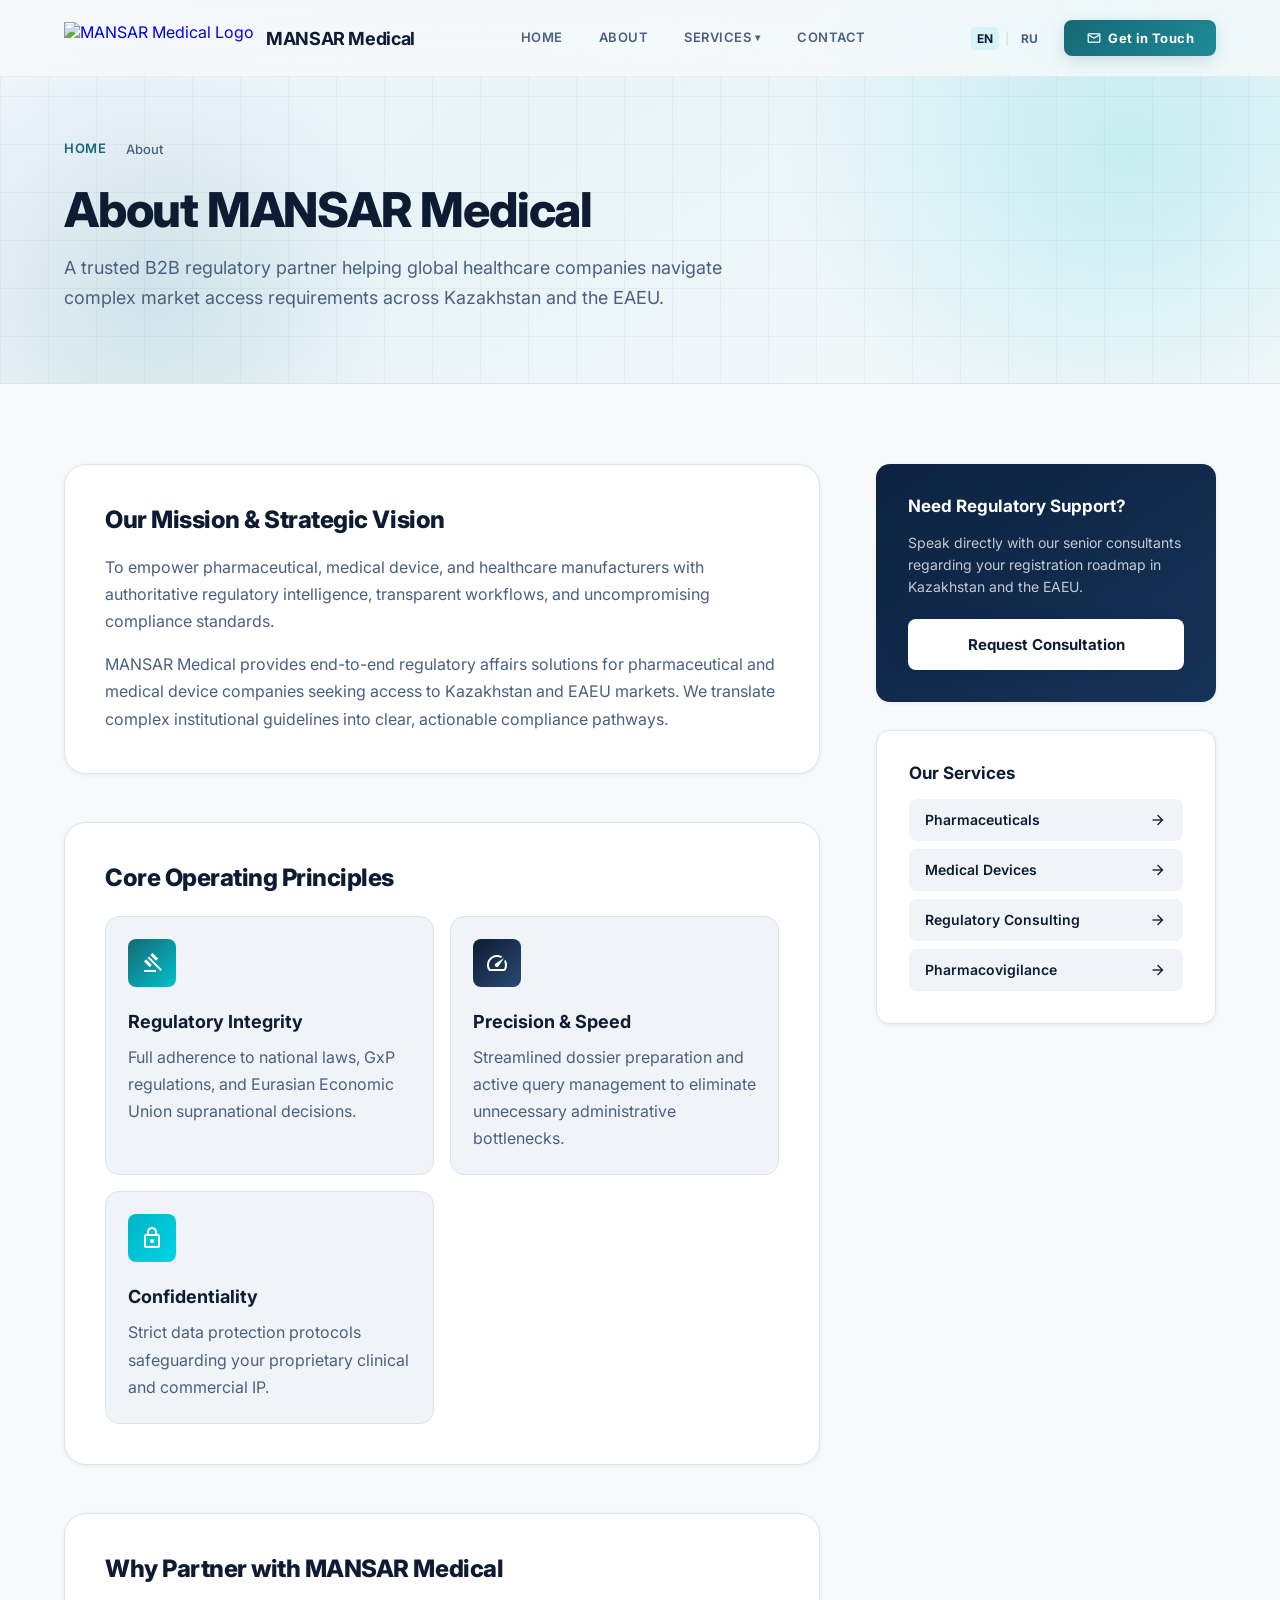
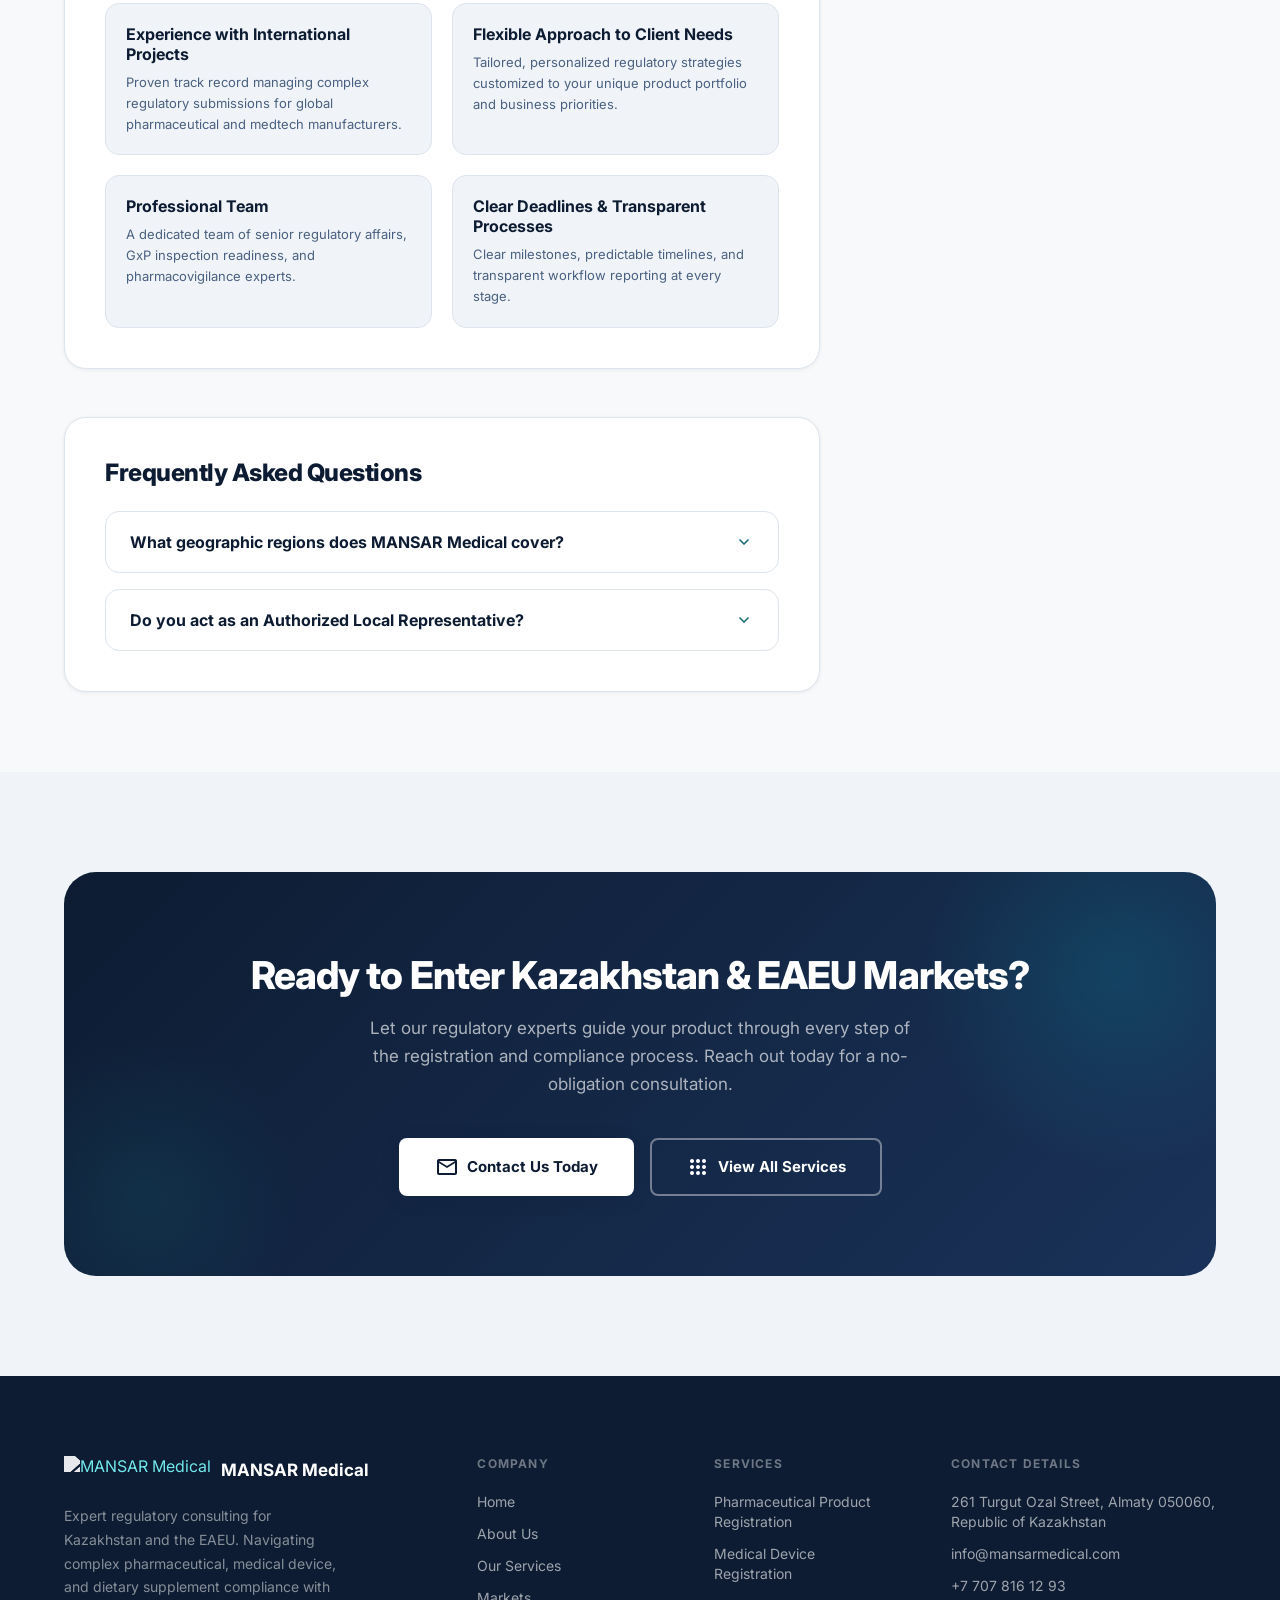
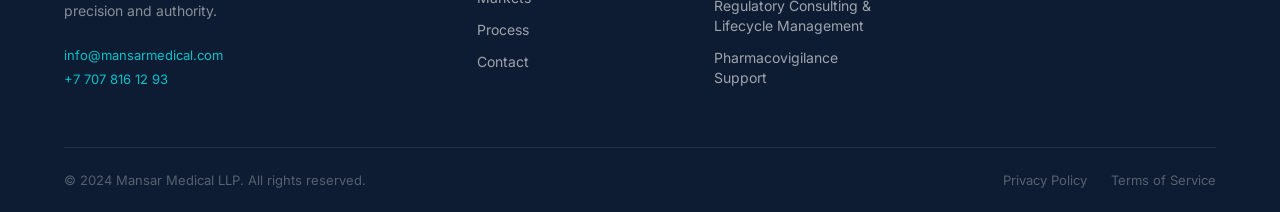
==== about.html @ f6838e09 "implement full website structure with new service pages, localization, and UI components" ====
<!DOCTYPE html>
<html lang="en">

<head>
  <meta charset="utf-8">
  <meta name="viewport" content="width=device-width, initial-scale=1.0">
  <!-- SEO -->
  <title>About Us | MANSAR Medical — Regulatory Affairs & Market Access</title>
  <meta name="description"
    content="Learn about MANSAR Medical, a leading B2B regulatory affairs consulting firm providing market access solutions for pharmaceutical and medical device manufacturers in Kazakhstan and EAEU.">
  <link rel="canonical" href="https://mansar-med.com/about.html">

  <!-- Open Graph -->
  <meta property="og:type" content="website">
  <meta property="og:title" content="About Us | MANSAR Medical">
  <meta property="og:description"
    content="Professional regulatory affairs consulting partner for pharmaceutical and medical device manufacturers in Kazakhstan and EAEU markets.">
  <meta property="og:url" content="https://mansar-med.com/about.html">

  <!-- Fonts & Icons -->
  <link href="https://fonts.googleapis.com/css2?family=Inter:ital,wght@0,300;0,400;0,500;0,600;0,700;0,800;0,900;1,400&display=swap" rel="stylesheet">
  <link href="https://fonts.googleapis.com/css2?family=Material+Symbols+Outlined:wght,FILL@100..700,0..1&display=swap" rel="stylesheet">

  <!-- Stylesheets -->
  <link rel="stylesheet" href="assets/css/style.css">
  <link rel="stylesheet" href="assets/css/components.css">
  <link rel="stylesheet" href="assets/css/responsive.css">
</head>

<body>

  <!-- ═══ HEADER ══════════════════════════════════════════════ -->
  <header id="site-header" role="banner">
    <div class="header-inner">
      <a class="logo-group" href="index.html" aria-label="MANSAR Medical — Home">
        <img alt="MANSAR Medical Logo"
          src="https://lh3.googleusercontent.com/aida-public/[base64]">
        <span class="logo-name">MANSAR Medical</span>
      </a>

      <nav role="navigation" aria-label="Main navigation">
        <a href="index.html" data-i18n="navigation.home">Home</a>
        <a href="about.html" class="active" data-i18n="navigation.about">About</a>
        <div class="nav-dropdown">
          <a href="services.html">
            <span data-i18n="navigation.services">Services</span>
            <span class="dropdown-icon" aria-hidden="true">▾</span>
          </a>
          <div class="dropdown-menu" role="menu">
            <a href="pharmaceutical-registration.html" data-i18n="services.pharmaceutical.title">Pharmaceutical Product Registration</a>
            <a href="medical-device-registration.html" data-i18n="services.medicalDevice.title">Medical Device Registration</a>
            <a href="regulatory-consulting.html" data-i18n="services.regulatory.title">Regulatory Consulting &amp; Lifecycle</a>
            <a href="pharmacovigilance.html" data-i18n="services.pharmacovigilance.title">Pharmacovigilance Support</a>
          </div>
        </div>
        <a href="contact.html" data-i18n="navigation.contact">Contact</a>
      </nav>

      <div class="header-actions">
        <div class="lang-switcher" role="group" aria-label="Language switcher">
          <button class="lang-btn active" data-lang="en" aria-label="Switch to English">EN</button>
          <span class="lang-divider" aria-hidden="true">|</span>
          <button class="lang-btn" data-lang="ru" aria-label="Переключить на русский">RU</button>
        </div>
        <a href="contact.html" class="btn-cta-sm">
          <span class="material-symbols-outlined" style="font-size:16px">mail</span>
          <span data-i18n="navigation.getInTouch">Get in Touch</span>
        </a>
        <button id="mobile-menu-toggle" class="mobile-menu-toggle" aria-label="Open menu" aria-expanded="false" aria-controls="mobile-nav">
          <span></span><span></span><span></span>
        </button>
      </div>
    </div>
  </header>

  <!-- Mobile navigation -->
  <div id="mobile-menu-overlay" class="mobile-menu-overlay" aria-hidden="true"></div>
  <div id="mobile-nav" class="mobile-nav" role="navigation" aria-label="Mobile navigation">
    <a href="index.html" data-i18n="navigation.home">Home</a>
    <a href="about.html" data-i18n="navigation.about">About</a>
    <div class="mobile-dropdown">
      <div class="mobile-dropdown-header">
        <a href="services.html" data-i18n="navigation.services">Services</a>
        <button class="mobile-dropdown-btn" aria-label="Toggle Services menu">▾</button>
      </div>
      <div class="mobile-dropdown-menu">
        <a href="pharmaceutical-registration.html" data-i18n="services.pharmaceutical.title">Pharmaceutical Product Registration</a>
        <a href="medical-device-registration.html" data-i18n="services.medicalDevice.title">Medical Device Registration</a>
        <a href="regulatory-consulting.html" data-i18n="services.regulatory.title">Regulatory Consulting &amp; Lifecycle</a>
        <a href="pharmacovigilance.html" data-i18n="services.pharmacovigilance.title">Pharmacovigilance Support</a>
      </div>
    </div>
    <a href="contact.html" data-i18n="navigation.contact">Contact</a>
    <div class="mobile-lang-switcher" role="group" aria-label="Language switcher">
      <button class="lang-btn active" data-lang="en" aria-label="English">EN</button>
      <button class="lang-btn" data-lang="ru" aria-label="Русский">RU</button>
    </div>
    <a href="contact.html" class="mobile-cta">
      <span class="material-symbols-outlined" style="font-size:16px">mail</span>
      <span data-i18n="navigation.getInTouch">Get in Touch</span>
    </a>
  </div>

  <!-- ═══ PAGE BANNER ═══════════════════════════════════════════ -->
  <section class="page-banner">
    <div class="hero-blob-1" aria-hidden="true"></div>
    <div class="hero-blob-2" aria-hidden="true"></div>
    <div class="hero-grid-bg" aria-hidden="true"></div>
    <div class="container" style="position:relative;z-index:2;">
      <nav class="breadcrumb" aria-label="Breadcrumb">
        <a href="index.html" data-i18n="innerPages.breadcrumbHome">Home</a>
        <span class="sep">/</span>
        <span data-i18n="navigation.about">About Us</span>
      </nav>
      <h1 class="page-title fade-up" data-i18n="aboutPage.bannerTitle">About MANSAR Medical</h1>
      <p class="page-subtitle fade-up fade-up-delay-1" data-i18n="aboutPage.bannerSubtitle">
        A trusted B2B regulatory partner helping global healthcare companies navigate complex market access requirements across Kazakhstan and the EAEU.
      </p>
    </div>
  </section>

  <!-- ═══ MAIN CONTENT ═════════════════════════════════════════ -->
  <section class="inner-page-sec">
    <div class="container">
      <div class="service-detail-grid">
        <div class="service-detail-content">
          
          <div class="content-block fade-up">
            <h2 data-i18n="aboutPage.visionTitle">Our Mission &amp; Strategic Vision</h2>
            <p data-i18n="aboutPage.visionText">
              To empower pharmaceutical, medical device, and healthcare manufacturers with authoritative regulatory intelligence, transparent workflows, and uncompromising compliance standards.
            </p>
            <p data-i18n="about.subtitle">
              MANSAR Medical provides end-to-end regulatory affairs solutions for pharmaceutical and medical device companies seeking access to Kazakhstan and EAEU markets. We translate complex institutional guidelines into clear, actionable compliance pathways.
            </p>
          </div>

          <div class="content-block fade-up fade-up-delay-1">
            <h2 data-i18n="aboutPage.valuesTitle">Core Operating Principles</h2>
            <div class="expertise-cards" style="margin-top:24px;">
              <div class="expertise-card">
                <div class="expertise-icon teal"><span class="material-symbols-outlined">gavel</span></div>
                <h3 data-i18n="aboutPage.val1Title">Regulatory Integrity</h3>
                <p data-i18n="aboutPage.val1Desc">Full adherence to national laws, GxP regulations, and Eurasian Economic Union supranational decisions.</p>
              </div>
              <div class="expertise-card">
                <div class="expertise-icon navy"><span class="material-symbols-outlined">speed</span></div>
                <h3 data-i18n="aboutPage.val2Title">Precision &amp; Speed</h3>
                <p data-i18n="aboutPage.val2Desc">Streamlined dossier preparation and active query management to eliminate unnecessary administrative bottlenecks.</p>
              </div>
              <div class="expertise-card">
                <div class="expertise-icon cyan"><span class="material-symbols-outlined">lock</span></div>
                <h3 data-i18n="aboutPage.val3Title">Confidentiality</h3>
                <p data-i18n="aboutPage.val3Desc">Strict data protection protocols safeguarding your proprietary clinical and commercial IP.</p>
              </div>
            </div>
          </div>

          <div class="content-block fade-up fade-up-delay-2">
            <h2 data-i18n="advantages.title">Why Partner with MANSAR Medical</h2>
            <div style="display:grid;grid-template-columns:repeat(auto-fit,minmax(220px,1fr));gap:20px;margin-top:20px;">
              <div style="padding:20px;background:var(--c-surface-low);border-radius:var(--radius-md);border:1px solid var(--c-border);">
                <h4 style="margin:0 0 8px;color:var(--c-primary);" data-i18n="advantages.item1Title">Experience with International Projects</h4>
                <p style="font-size:13px;color:var(--c-text-muted);margin:0;line-height:1.6;" data-i18n="advantages.item1Desc">Proven track record managing complex regulatory submissions for global pharmaceutical and medtech manufacturers.</p>
              </div>
              <div style="padding:20px;background:var(--c-surface-low);border-radius:var(--radius-md);border:1px solid var(--c-border);">
                <h4 style="margin:0 0 8px;color:var(--c-primary);" data-i18n="advantages.item2Title">Flexible Approach to Client Needs</h4>
                <p style="font-size:13px;color:var(--c-text-muted);margin:0;line-height:1.6;" data-i18n="advantages.item2Desc">Tailored, personalized regulatory strategies customized to your unique product portfolio and business priorities.</p>
              </div>
              <div style="padding:20px;background:var(--c-surface-low);border-radius:var(--radius-md);border:1px solid var(--c-border);">
                <h4 style="margin:0 0 8px;color:var(--c-primary);" data-i18n="advantages.item3Title">Professional Team</h4>
                <p style="font-size:13px;color:var(--c-text-muted);margin:0;line-height:1.6;" data-i18n="advantages.item3Desc">A dedicated team of senior regulatory affairs, GxP inspection readiness, and pharmacovigilance experts.</p>
              </div>
              <div style="padding:20px;background:var(--c-surface-low);border-radius:var(--radius-md);border:1px solid var(--c-border);">
                <h4 style="margin:0 0 8px;color:var(--c-primary);" data-i18n="advantages.item4Title">Clear Deadlines &amp; Transparent Processes</h4>
                <p style="font-size:13px;color:var(--c-text-muted);margin:0;line-height:1.6;" data-i18n="advantages.item4Desc">Clear milestones, predictable timelines, and transparent workflow reporting at every stage.</p>
              </div>
            </div>
          </div>

          <div class="content-block fade-up fade-up-delay-2">
            <h2 data-i18n="innerPages.faqTitle">Frequently Asked Questions</h2>
            <div class="faq-list" style="margin-top:24px;">
              <div class="faq-item">
                <button class="faq-header">
                  <span data-i18n="aboutPage.faq1Q">What geographic regions does MANSAR Medical cover?</span>
                  <span class="material-symbols-outlined faq-icon">expand_more</span>
                </button>
                <div class="faq-body" data-i18n="aboutPage.faq1A">
                  We specialize in Kazakhstan national registration and unified Eurasian Economic Union (EAEU) procedures covering Kazakhstan, Armenia, Belarus, Kyrgyzstan, and Russia.
                </div>
              </div>
              <div class="faq-item">
                <button class="faq-header">
                  <span data-i18n="aboutPage.faq2Q">Do you act as an Authorized Local Representative?</span>
                  <span class="material-symbols-outlined faq-icon">expand_more</span>
                </button>
                <div class="faq-body" data-i18n="aboutPage.faq2A">
                  Yes, we provide full legal representation and Marketing Authorization Holder (MAH) services for foreign manufacturers.
                </div>
              </div>
            </div>
          </div>

        </div>

        <!-- Sidebar Widget -->
        <aside class="sidebar-sticky fade-up fade-up-delay-2">
          <div class="sidebar-card cta-accent">
            <h4 data-i18n="innerPages.sidebarCtaTitle">Need Regulatory Support?</h4>
            <p data-i18n="innerPages.sidebarCtaDesc">Speak directly with our senior consultants regarding your registration roadmap in Kazakhstan and the EAEU.</p>
            <a href="contact.html" class="btn-primary" style="width:100%;justify-content:center;background:#fff;color:var(--c-primary);">
              <span data-i18n="innerPages.sidebarCtaBtn">Request Consultation</span>
            </a>
          </div>

          <div class="sidebar-card">
            <h4 data-i18n="innerPages.sidebarTitle">Our Services</h4>
            <ul class="sidebar-nav-list">
              <li><a href="pharmaceutical-registration.html"><span>Pharmaceuticals</span> <span class="material-symbols-outlined">arrow_forward</span></a></li>
              <li><a href="medical-device-registration.html"><span>Medical Devices</span> <span class="material-symbols-outlined">arrow_forward</span></a></li>
              <li><a href="regulatory-consulting.html"><span>Regulatory Consulting</span> <span class="material-symbols-outlined">arrow_forward</span></a></li>
              <li><a href="pharmacovigilance.html"><span>Pharmacovigilance</span> <span class="material-symbols-outlined">arrow_forward</span></a></li>
            </ul>
          </div>
        </aside>

      </div>
    </div>
  </section>

  <!-- ═══ CTA BANNER ═══════════════════════════════════════════ -->
  <section id="cta" aria-labelledby="cta-title">
    <div class="container">
      <div class="cta-card fade-up">
        <div class="cta-card-inner">
          <h2 id="cta-title" data-i18n="cta.title">Ready to Enter Kazakhstan &amp; EAEU Markets?</h2>
          <p data-i18n="cta.subtitle">Let our regulatory experts guide your product through every step of the registration and compliance process. Reach out today for a no-obligation consultation.</p>
          <div class="cta-btns">
            <a href="mailto:info@mansarmedical.com" class="btn-cta-white">
              <span class="material-symbols-outlined">mail</span>
              <span data-i18n="cta.btnPrimary">Contact Us Today</span>
            </a>
            <a href="services.html" class="btn-cta-outline-white">
              <span class="material-symbols-outlined">apps</span>
              <span data-i18n="cta.btnSecondary">View All Services</span>
            </a>
          </div>
        </div>
      </div>
    </div>
  </section>

  <!-- ═══ FOOTER ═══════════════════════════════════════════════ -->
  <footer role="contentinfo">
    <div class="container">
      <div class="footer-grid">
        <div class="footer-brand">
          <div class="footer-logo">
            <img alt="MANSAR Medical"
              src="https://lh3.googleusercontent.com/aida-public/[base64]">
            <span>MANSAR Medical</span>
          </div>
          <p class="footer-desc" data-i18n="footer.description">Expert regulatory consulting for Kazakhstan and the EAEU. Navigating complex pharmaceutical and medical device compliance with precision and authority.</p>
          <div class="footer-contact">
            <a href="mailto:info@mansarmedical.com">info@mansarmedical.com</a>
            <a href="tel:+77078161293">+7 707 816 12 93</a>
          </div>
        </div>
        <div class="footer-col">
          <h5 data-i18n="footer.colCompany">Company</h5>
          <ul>
            <li><a href="index.html" data-i18n="navigation.home">Home</a></li>
            <li><a href="about.html" data-i18n="footer.linkAbout">About Us</a></li>
            <li><a href="services.html" data-i18n="footer.linkServices">Our Services</a></li>
            <li><a href="markets.html" data-i18n="navigation.markets">Markets</a></li>
            <li><a href="process.html" data-i18n="navigation.process">Process</a></li>
            <li><a href="contact.html" data-i18n="navigation.contact">Contact</a></li>
          </ul>
        </div>
        <div class="footer-col">
          <h5 data-i18n="footer.colResources">Services</h5>
          <ul>
            <li><a href="pharmaceutical-registration.html" data-i18n="services.pharmaceutical.title">Pharmaceutical Registration</a></li>
            <li><a href="medical-device-registration.html" data-i18n="services.medicalDevice.title">Medical Device Registration</a></li>
            <li><a href="regulatory-consulting.html" data-i18n="services.regulatory.title">Regulatory Consulting</a></li>
            <li><a href="pharmacovigilance.html" data-i18n="services.pharmacovigilance.title">Pharmacovigilance</a></li>
          </ul>
        </div>
        <div class="footer-col">
          <h5 data-i18n="footer.colContact">Contact Details</h5>
          <ul>
            <li><a href="contact.html" data-i18n="contact.detailLocationValue">261 Turgut Ozal Street, Almaty 050060, Republic of Kazakhstan</a></li>
            <li><a href="mailto:info@mansarmedical.com">info@mansarmedical.com</a></li>
            <li><a href="tel:+77078161293">+7 707 816 12 93</a></li>
          </ul>
        </div>
      </div>
      <div class="footer-bottom">
        <span data-i18n="footer.copyright">© 2024 Mansar Medical LLP. All rights reserved.</span>
        <div class="footer-legal">
          <a href="privacy.html" data-i18n="footer.privacy">Privacy Policy</a>
          <a href="terms.html" data-i18n="footer.terms">Terms of Service</a>
        </div>
      </div>
    </div>
  </footer>

  <!-- Scripts -->
  <script src="data/translations.js" defer></script>
  <script src="assets/js/language.js" defer></script>
  <script src="assets/js/navigation.js" defer></script>
  <script src="assets/js/components.js" defer></script>
  <script src="assets/js/main.js" defer></script>

</body>
</html>
---- assets/css/style.css ----
/* ═══════════════════════════════════════════════════════════════
   MANSAR Medical — Main Stylesheet
   Variables, Reset, Global Styles, Typography, Layout, Sections
   ═══════════════════════════════════════════════════════════════ */

/* ─── CSS CUSTOM PROPERTIES ─────────────────────────────────── */
:root {
    --c-primary: #0d1c32;
    --c-secondary: #156874;
    --c-secondary-light: #1e8a99;
    --c-accent: #00c2cb;
    --c-accent2: #5bc8d0;
    --c-surface: #f8f9fa;
    --c-surface-card: #ffffff;
    --c-surface-low: #f0f4f8;
    --c-surface-high: #e4eaf0;
    --c-border: #dde4ed;
    --c-text: #0d1c32;
    --c-text-muted: #4a6080;
    --c-text-light: #7a90ab;
    --c-navy: #0d2240;
    --c-teal-glow: rgba(21, 104, 116, 0.18);
    --c-accent-glow: rgba(0, 194, 203, 0.15);
    --radius-sm: 8px;
    --radius-md: 14px;
    --radius-lg: 22px;
    --radius-xl: 32px;
    --radius-full: 9999px;
    --shadow-sm: 0 1px 4px rgba(13, 28, 50, 0.07);
    --shadow-md: 0 4px 20px rgba(13, 28, 50, 0.1);
    --shadow-lg: 0 12px 40px rgba(13, 28, 50, 0.14);
    --shadow-xl: 0 24px 64px rgba(13, 28, 50, 0.18);
    --transition: 0.35s cubic-bezier(0.4, 0, 0.2, 1);
    --container-width: 1280px;
}

/* ─── RESET ─────────────────────────────────────────────────── */
*,
*::before,
*::after {
    box-sizing: border-box;
    margin: 0;
    padding: 0;
}

/* ─── GLOBAL ────────────────────────────────────────────────── */
html {
    scroll-behavior: smooth;
}

body {
    font-family: 'Inter', sans-serif;
    background: var(--c-surface);
    color: var(--c-text);
    overflow-x: hidden;
    -webkit-font-smoothing: antialiased;
}

body.menu-open {
    overflow: hidden;
}

::-webkit-scrollbar {
    width: 6px;
}

::-webkit-scrollbar-track {
    background: transparent;
}

::-webkit-scrollbar-thumb {
    background: var(--c-accent);
    border-radius: 4px;
}

/* ─── LAYOUT ────────────────────────────────────────────────── */
section {
    width: 100%;
}

.container {
    max-width: var(--container-width);
    margin: 0 auto;
    padding: 0 64px;
}

/* ─── TYPOGRAPHY ────────────────────────────────────────────── */
h1 {
    font-size: clamp(36px, 5vw, 58px);
    font-weight: 800;
    line-height: 1.08;
    letter-spacing: -0.03em;
    color: var(--c-primary);
    margin-bottom: 24px;
}

h1 em {
    font-style: normal;
    background: linear-gradient(135deg, var(--c-secondary) 0%, var(--c-accent) 100%);
    -webkit-background-clip: text;
    -webkit-text-fill-color: transparent;
    background-clip: text;
}

/* ─── SECTION COMMON ────────────────────────────────────────── */
.section-label {
    display: inline-flex;
    align-items: center;
    gap: 8px;
    font-size: 11px;
    font-weight: 700;
    letter-spacing: 0.12em;
    text-transform: uppercase;
    color: var(--c-secondary);
    margin-bottom: 16px;
}

.section-label::before {
    content: '';
    display: block;
    width: 24px;
    height: 2px;
    background: var(--c-accent);
    border-radius: 2px;
}

.section-title {
    font-size: clamp(28px, 3vw, 42px);
    font-weight: 800;
    color: var(--c-primary);
    letter-spacing: -0.025em;
    line-height: 1.1;
}

.section-subtitle {
    font-size: 17px;
    color: var(--c-text-muted);
    line-height: 1.65;
    margin-top: 16px;
}

/* ─── HERO SECTION ──────────────────────────────────────────── */
#hero {
    position: relative;
    min-height: 100vh;
    display: flex;
    align-items: center;
    background: linear-gradient(145deg, #f0f5fb 0%, #e8f4f8 40%, #f8f9fa 100%);
    overflow: hidden;
    padding-top: 76px;
}

.hero-blob-1 {
    position: absolute;
    top: -200px;
    right: -200px;
    width: 700px;
    height: 700px;
    border-radius: 50%;
    background: radial-gradient(circle, rgba(0, 194, 203, 0.18) 0%, transparent 70%);
    animation: blobFloat 8s ease-in-out infinite;
}

.hero-blob-2 {
    position: absolute;
    bottom: -150px;
    left: -100px;
    width: 500px;
    height: 500px;
    border-radius: 50%;
    background: radial-gradient(circle, rgba(21, 104, 116, 0.12) 0%, transparent 70%);
    animation: blobFloat 10s ease-in-out infinite reverse;
}

@keyframes blobFloat {
    0%,
    100% {
        transform: translate(0, 0) scale(1);
    }
    50% {
        transform: translate(20px, -30px) scale(1.05);
    }
}

.hero-grid-bg {
    position: absolute;
    inset: 0;
    background-image:
        linear-gradient(rgba(13, 28, 50, 0.04) 1px, transparent 1px),
        linear-gradient(90deg, rgba(13, 28, 50, 0.04) 1px, transparent 1px);
    background-size: 48px 48px;
}

.hero-inner {
    position: relative;
    z-index: 10;
    max-width: var(--container-width);
    margin: 0 auto;
    padding: 0 64px;
    width: 100%;
    display: grid;
    grid-template-columns: 1fr 480px;
    gap: 60px;
    align-items: center;
}

.hero-badge {
    display: inline-flex;
    align-items: center;
    gap: 8px;
    padding: 6px 16px;
    border-radius: var(--radius-full);
    background: rgba(0, 194, 203, 0.1);
    border: 1px solid rgba(0, 194, 203, 0.25);
    color: var(--c-secondary);
    font-size: 12px;
    font-weight: 700;
    letter-spacing: 0.08em;
    text-transform: uppercase;
    margin-bottom: 28px;
}

.hero-badge .material-symbols-outlined {
    font-size: 16px;
}

.hero-desc {
    font-size: 18px;
    line-height: 1.7;
    color: var(--c-text-muted);
    max-width: 580px;
    margin-bottom: 40px;
}

.hero-actions {
    display: flex;
    align-items: center;
    flex-wrap: wrap;
    gap: 16px;
    margin-bottom: 56px;
}

.hero-stats {
    display: grid;
    grid-template-columns: repeat(3, 1fr);
    gap: 1px;
    background: var(--c-border);
    border-radius: var(--radius-md);
    overflow: hidden;
}

.hero-stat {
    background: var(--c-surface-card);
    padding: 20px 16px;
    text-align: center;
}

.hero-stat .stat-num {
    font-size: 30px;
    font-weight: 800;
    color: var(--c-primary);
    letter-spacing: -0.03em;
}

.hero-stat .stat-label {
    font-size: 12px;
    color: var(--c-text-light);
    font-weight: 500;
    margin-top: 4px;
}

/* Hero right visual */
.hero-visual {
    position: relative;
}

.hero-img-main {
    width: 100%;
    aspect-ratio: 4/5;
    border-radius: var(--radius-xl);
    object-fit: cover;
    display: block;
    box-shadow: var(--shadow-xl);
    transform: rotate(2deg);
    transition: transform 0.6s cubic-bezier(0.4, 0, 0.2, 1);
}

.hero-visual:hover .hero-img-main {
    transform: rotate(0deg);
}

.hero-float-card {
    position: absolute;
    bottom: -24px;
    left: -32px;
    background: var(--c-surface-card);
    border-radius: var(--radius-md);
    padding: 16px 20px;
    box-shadow: var(--shadow-lg);
    display: flex;
    align-items: center;
    gap: 14px;
    transform: rotate(-2deg);
    animation: floatY 4s ease-in-out infinite;
}

@keyframes floatY {
    0%,
    100% {
        transform: rotate(-2deg) translateY(0);
    }
    50% {
        transform: rotate(-2deg) translateY(-6px);
    }
}

.hero-float-icon {
    width: 48px;
    height: 48px;
    border-radius: var(--radius-sm);
    background: linear-gradient(135deg, var(--c-secondary), var(--c-accent));
    display: flex;
    align-items: center;
    justify-content: center;
    color: #fff;
    flex-shrink: 0;
}

.hero-float-icon .material-symbols-outlined {
    font-size: 24px;
}

.hero-float-num {
    font-size: 26px;
    font-weight: 800;
    color: var(--c-primary);
    line-height: 1;
}

.hero-float-label {
    font-size: 12px;
    color: var(--c-text-light);
    font-weight: 500;
    margin-top: 2px;
}

.hero-float-card2 {
    position: absolute;
    top: 32px;
    right: -28px;
    background: linear-gradient(135deg, var(--c-secondary), var(--c-secondary-light));
    border-radius: var(--radius-md);
    padding: 14px 18px;
    box-shadow: var(--shadow-lg);
    color: #fff;
    min-width: 140px;
    animation: floatY2 5s ease-in-out infinite;
}

@keyframes floatY2 {
    0%,
    100% {
        transform: translateY(0);
    }
    50% {
        transform: translateY(-8px);
    }
}

.hero-float-card2 .fc2-label {
    font-size: 11px;
    opacity: 0.75;
    font-weight: 600;
    letter-spacing: 0.06em;
    text-transform: uppercase;
}

.hero-float-card2 .fc2-val {
    font-size: 22px;
    font-weight: 800;
    line-height: 1.2;
    margin-top: 4px;
}

/* ─── TRUST BAR ─────────────────────────────────────────────── */
#trust-bar {
    background: var(--c-primary);
    padding: 20px 0;
    overflow: hidden;
}

.trust-track {
    display: flex;
    gap: 64px;
    align-items: center;
    animation: marquee 20s linear infinite;
    white-space: nowrap;
}

@keyframes marquee {
    0% {
        transform: translateX(0);
    }
    100% {
        transform: translateX(-50%);
    }
}

.trust-item {
    display: flex;
    align-items: center;
    gap: 10px;
    font-size: 13px;
    font-weight: 600;
    color: rgba(255, 255, 255, 0.75);
    letter-spacing: 0.05em;
    flex-shrink: 0;
}

.trust-item .material-symbols-outlined {
    font-size: 18px;
    color: var(--c-accent);
}

/* ─── ABOUT / EXPERTISE ─────────────────────────────────────── */
#about {
    padding: 120px 0;
    background: var(--c-surface-card);
}

.about-grid {
    display: grid;
    grid-template-columns: 1fr 1fr;
    gap: 80px;
    align-items: center;
}

.about-img-stack {
    position: relative;
}

.about-img-main {
    width: 100%;
    aspect-ratio: 3/4;
    object-fit: cover;
    border-radius: var(--radius-xl);
    display: block;
    box-shadow: var(--shadow-xl);
}

.about-img-inset {
    position: absolute;
    right: -28px;
    bottom: -28px;
    width: 55%;
    aspect-ratio: 1;
    object-fit: cover;
    border-radius: var(--radius-lg);
    border: 4px solid var(--c-surface-card);
    box-shadow: var(--shadow-lg);
}

.about-accent-dot {
    position: absolute;
    left: -20px;
    top: 50px;
    width: 44px;
    height: 44px;
    border-radius: 50%;
    background: linear-gradient(135deg, var(--c-accent), var(--c-secondary));
    box-shadow: 0 0 30px var(--c-accent-glow);
}

/* ─── SERVICES ──────────────────────────────────────────────── */
#services {
    padding: 120px 0;
    background: var(--c-surface-low);
}

.services-header {
    text-align: center;
    max-width: 680px;
    margin: 0 auto 64px;
}

.services-grid {
    display: grid;
    grid-template-columns: repeat(2, 1fr);
    gap: 24px;
}

/* ─── VISUAL SHOWCASE ───────────────────────────────────────── */
#visual-showcase {
    padding: 100px 0;
    background: var(--c-primary);
    overflow: hidden;
}

.showcase-header {
    text-align: center;
    margin-bottom: 60px;
}

.showcase-header .section-label {
    color: var(--c-accent);
}

.showcase-header .section-label::before {
    background: var(--c-accent);
}

.showcase-header .section-title {
    color: #fff;
}

.showcase-header .section-subtitle {
    color: rgba(255, 255, 255, 0.6);
}

.showcase-grid {
    display: grid;
    grid-template-columns: 1.4fr 1fr 1fr;
    grid-template-rows: auto auto;
    gap: 16px;
}

.showcase-img {
    width: 100%;
    height: 100%;
    object-fit: cover;
    border-radius: var(--radius-lg);
    display: block;
    transition: transform 0.5s ease, filter 0.5s ease;
}

.showcase-tile {
    overflow: hidden;
    border-radius: var(--radius-lg);
    position: relative;
}

.showcase-tile.tall {
    grid-row: span 2;
}

.showcase-tile:hover .showcase-img {
    transform: scale(1.05);
    filter: brightness(1.05);
}

.showcase-tile-overlay {
    position: absolute;
    bottom: 0;
    left: 0;
    right: 0;
    background: linear-gradient(to top, rgba(13, 28, 50, 0.85) 0%, transparent 60%);
    padding: 28px 22px 22px;
    border-radius: 0 0 var(--radius-lg) var(--radius-lg);
}

.showcase-tile-label {
    font-size: 13px;
    font-weight: 700;
    color: rgba(255, 255, 255, 0.7);
    letter-spacing: 0.06em;
    text-transform: uppercase;
}

.showcase-tile-title {
    font-size: 17px;
    font-weight: 700;
    color: #fff;
    margin-top: 4px;
}

/* ─── PROCESS ───────────────────────────────────────────────── */
#process {
    padding: 120px 0;
    background: var(--c-surface-card);
}

.process-header {
    max-width: 600px;
    margin-bottom: 64px;
}

.process-steps {
    display: grid;
    grid-template-columns: repeat(4, 1fr);
    gap: 0;
    position: relative;
}

.process-steps::before {
    content: '';
    position: absolute;
    top: 28px;
    left: calc(12.5% + 8px);
    right: calc(12.5% + 8px);
    height: 2px;
    background: linear-gradient(to right, var(--c-accent), var(--c-secondary));
    z-index: 0;
}

.process-step {
    display: flex;
    flex-direction: column;
    align-items: center;
    text-align: center;
    padding: 0 16px;
    position: relative;
    z-index: 1;
}

.process-num {
    width: 56px;
    height: 56px;
    border-radius: 50%;
    background: var(--c-surface-card);
    border: 2px solid var(--c-accent);
    display: flex;
    align-items: center;
    justify-content: center;
    font-size: 18px;
    font-weight: 800;
    color: var(--c-secondary);
    margin-bottom: 20px;
    position: relative;
    box-shadow: 0 0 0 6px rgba(0, 194, 203, 0.12);
    transition: background var(--transition), color var(--transition), box-shadow var(--transition);
}

.process-step:hover .process-num {
    background: linear-gradient(135deg, var(--c-secondary), var(--c-accent));
    color: #fff;
    box-shadow: 0 0 0 8px rgba(0, 194, 203, 0.18), var(--shadow-md);
}

.process-step h4 {
    font-size: 15px;
    font-weight: 700;
    color: var(--c-primary);
    margin-bottom: 8px;
}

.process-step p {
    font-size: 13px;
    color: var(--c-text-muted);
    line-height: 1.6;
}

/* ─── MARKET / EAEU ─────────────────────────────────────────── */
#market {
    padding: 120px 0;
    background: linear-gradient(160deg, #0d1c32 0%, #0d2a40 50%, #0d3550 100%);
    position: relative;
    overflow: hidden;
}

#market::before {
    content: '';
    position: absolute;
    inset: 0;
    background-image:
        radial-gradient(circle at 20% 50%, rgba(0, 194, 203, 0.08) 0%, transparent 50%),
        radial-gradient(circle at 80% 30%, rgba(21, 104, 116, 0.1) 0%, transparent 50%);
}

.market-inner {
    display: grid;
    grid-template-columns: 1fr 1fr;
    gap: 80px;
    align-items: center;
    position: relative;
    z-index: 2;
}

.market-content .section-label {
    color: var(--c-accent);
}

.market-content .section-label::before {
    background: var(--c-accent);
}

.market-content .section-title {
    color: #fff;
}

.market-content .section-subtitle {
    color: rgba(255, 255, 255, 0.6);
}

.market-visual {
    position: relative;
}

.market-img {
    width: 100%;
    border-radius: var(--radius-xl);
    object-fit: cover;
    display: block;
    box-shadow: 0 32px 80px rgba(0, 0, 0, 0.4);
    border: 1px solid rgba(255, 255, 255, 0.07);
}

.market-img-badge {
    position: absolute;
    bottom: -20px;
    right: 20px;
    background: var(--c-surface-card);
    border-radius: var(--radius-md);
    padding: 16px 24px;
    box-shadow: var(--shadow-lg);
    display: flex;
    align-items: center;
    gap: 14px;
}

.market-img-badge .badge-icon {
    width: 40px;
    height: 40px;
    border-radius: var(--radius-sm);
    background: linear-gradient(135deg, var(--c-secondary), var(--c-accent));
    display: flex;
    align-items: center;
    justify-content: center;
    color: #fff;
}

.market-img-badge .badge-icon .material-symbols-outlined {
    font-size: 20px;
}

.market-img-badge .badge-num {
    font-size: 22px;
    font-weight: 800;
    color: var(--c-primary);
}

.market-img-badge .badge-label {
    font-size: 12px;
    color: var(--c-text-muted);
    font-weight: 500;
}

/* ─── CTA BANNER ────────────────────────────────────────────── */
#cta {
    padding: 100px 0;
    background: var(--c-surface-low);
}

.cta-card {
    background: linear-gradient(135deg, var(--c-primary) 0%, #1a3259 100%);
    border-radius: var(--radius-xl);
    padding: 80px;
    text-align: center;
    position: relative;
    overflow: hidden;
}

.cta-card::before {
    content: '';
    position: absolute;
    top: -100px;
    right: -100px;
    width: 400px;
    height: 400px;
    border-radius: 50%;
    background: radial-gradient(circle, rgba(0, 194, 203, 0.15) 0%, transparent 70%);
}

.cta-card::after {
    content: '';
    position: absolute;
    bottom: -80px;
    left: -80px;
    width: 320px;
    height: 320px;
    border-radius: 50%;
    background: radial-gradient(circle, rgba(21, 104, 116, 0.2) 0%, transparent 70%);
}

.cta-card-inner {
    position: relative;
    z-index: 2;
}

.cta-card h2 {
    font-size: clamp(28px, 3vw, 44px);
    font-weight: 800;
    color: #fff;
    letter-spacing: -0.025em;
    margin-bottom: 16px;
}

.cta-card p {
    font-size: 17px;
    color: rgba(255, 255, 255, 0.65);
    line-height: 1.65;
    max-width: 560px;
    margin: 0 auto 40px;
}

.cta-btns {
    display: flex;
    justify-content: center;
    flex-wrap: wrap;
    gap: 16px;
}

/* ─── SCROLL ANIMATIONS ─────────────────────────────────────── */
.fade-up {
    opacity: 0;
    transform: translateY(32px);
    transition: opacity 0.7s ease, transform 0.7s ease;
}

.fade-up.visible {
    opacity: 1;
    transform: translateY(0);
}

.fade-up-delay-1 {
    transition-delay: 0.1s;
}

.fade-up-delay-2 {
    transition-delay: 0.2s;
}

.fade-up-delay-3 {
    transition-delay: 0.3s;
}

.fade-up-delay-4 {
    transition-delay: 0.4s;
}

/* ─── FOCUS STATES (Accessibility) ──────────────────────────── */
:focus-visible {
    outline: 2px solid var(--c-accent);
    outline-offset: 2px;
}

a:focus:not(:focus-visible),
button:focus:not(:focus-visible) {
    outline: none;
}
---- assets/css/components.css ----
/* ═══════════════════════════════════════════════════════════════
   MANSAR Medical — Component Styles
   Header, Navigation, Buttons, Cards, Forms, Footer, Switcher
   ═══════════════════════════════════════════════════════════════ */

/* ─── HEADER ────────────────────────────────────────────────── */
header {
    position: fixed;
    top: 0;
    left: 0;
    right: 0;
    z-index: 100;
    background: rgba(248, 249, 250, 0.82);
    backdrop-filter: blur(20px) saturate(180%);
    -webkit-backdrop-filter: blur(20px) saturate(180%);
    border-bottom: 1px solid rgba(221, 228, 237, 0.6);
    transition: background var(--transition), box-shadow var(--transition);
}

header.scrolled {
    background: rgba(255, 255, 255, 0.95);
    box-shadow: var(--shadow-md);
}

.header-inner {
    max-width: var(--container-width);
    margin: 0 auto;
    padding: 0 64px;
    height: 76px;
    display: flex;
    align-items: center;
    justify-content: space-between;
}

/* ─── LOGO ──────────────────────────────────────────────────── */
.logo-group {
    display: flex;
    align-items: center;
    gap: 12px;
    text-decoration: none;
}

.logo-group img {
    height: 32px;
    width: auto;
}

.logo-name {
    font-size: 18px;
    font-weight: 700;
    color: var(--c-primary);
    letter-spacing: -0.02em;
}

/* ─── DESKTOP NAVIGATION ────────────────────────────────────── */
nav {
    display: flex;
    align-items: center;
    gap: 36px;
}

nav a {
    font-size: 13px;
    font-weight: 600;
    color: var(--c-text-muted);
    text-decoration: none;
    letter-spacing: 0.04em;
    text-transform: uppercase;
    transition: color var(--transition);
    position: relative;
    padding-bottom: 2px;
}

nav a::after {
    content: '';
    position: absolute;
    bottom: -2px;
    left: 0;
    right: 0;
    height: 2px;
    background: var(--c-accent);
    border-radius: 2px;
    transform: scaleX(0);
    transform-origin: left;
    transition: transform var(--transition);
}

nav a:hover {
    color: var(--c-secondary);
}

nav a:hover::after {
    transform: scaleX(1);
}

/* ─── DROPDOWN MENU ─────────────────────────────────────────── */
.nav-dropdown {
    position: relative;
    display: inline-flex;
    align-items: center;
}

.nav-dropdown > a {
    display: inline-flex;
    align-items: center;
    gap: 4px;
}

.nav-dropdown .dropdown-icon {
    font-size: 10px;
    transition: transform var(--transition);
    display: inline-block;
}

.nav-dropdown:hover .dropdown-icon {
    transform: rotate(180deg);
}

.dropdown-menu {
    position: absolute;
    top: 100%;
    left: 50%;
    transform: translateX(-50%) translateY(10px);
    background: var(--c-surface-card);
    border-radius: var(--radius-md);
    padding: 12px 0;
    min-width: 280px;
    box-shadow: var(--shadow-lg);
    border: 1px solid var(--c-border);
    opacity: 0;
    visibility: hidden;
    transition: opacity var(--transition), transform var(--transition), visibility var(--transition);
    z-index: 120;
}

.nav-dropdown:hover .dropdown-menu,
.nav-dropdown:focus-within .dropdown-menu {
    opacity: 1;
    visibility: visible;
    transform: translateX(-50%) translateY(0);
}

.dropdown-menu a {
    display: block;
    padding: 10px 20px;
    font-size: 13px;
    font-weight: 600;
    color: var(--c-text);
    text-decoration: none;
    text-transform: none;
    letter-spacing: normal;
    transition: background var(--transition), color var(--transition);
}

.dropdown-menu a::after {
    display: none;
}

.dropdown-menu a:hover {
    background: var(--c-surface-low);
    color: var(--c-secondary);
}

/* ─── HEADER ACTIONS ────────────────────────────────────────── */
.header-actions {
    display: flex;
    align-items: center;
    gap: 20px;
}

/* ─── LANGUAGE SWITCHER ─────────────────────────────────────── */
.lang-switcher {
    display: flex;
    align-items: center;
    gap: 6px;
    font-size: 12px;
    font-weight: 700;
}

.lang-switcher button {
    background: none;
    border: none;
    cursor: pointer;
    color: var(--c-text-muted);
    font-size: 12px;
    font-weight: 700;
    font-family: inherit;
    padding: 4px 6px;
    border-radius: 4px;
    transition: color var(--transition), background var(--transition);
}

.lang-switcher button:hover {
    color: var(--c-secondary);
}

.lang-switcher button.active {
    color: var(--c-primary);
    background: rgba(0, 194, 203, 0.1);
}

.lang-switcher .lang-divider {
    color: var(--c-border);
    user-select: none;
}

/* ─── MOBILE MENU TOGGLE ────────────────────────────────────── */
.mobile-menu-toggle {
    display: none;
    flex-direction: column;
    justify-content: center;
    align-items: center;
    gap: 5px;
    width: 40px;
    height: 40px;
    background: none;
    border: none;
    cursor: pointer;
    padding: 8px;
    border-radius: var(--radius-sm);
    transition: background var(--transition);
    z-index: 110;
}

.mobile-menu-toggle:hover {
    background: rgba(0, 194, 203, 0.08);
}

.mobile-menu-toggle span {
    display: block;
    width: 22px;
    height: 2px;
    background: var(--c-primary);
    border-radius: 2px;
    transition: transform var(--transition), opacity var(--transition);
}

.mobile-menu-toggle.active span:nth-child(1) {
    transform: rotate(45deg) translate(5px, 5px);
}

.mobile-menu-toggle.active span:nth-child(2) {
    opacity: 0;
}

.mobile-menu-toggle.active span:nth-child(3) {
    transform: rotate(-45deg) translate(5px, -5px);
}

/* ─── MOBILE MENU OVERLAY ───────────────────────────────────── */
.mobile-menu-overlay {
    display: none;
    position: fixed;
    inset: 0;
    background: rgba(13, 28, 50, 0.5);
    backdrop-filter: blur(4px);
    z-index: 98;
    opacity: 0;
    transition: opacity var(--transition);
}

.mobile-menu-overlay.active {
    opacity: 1;
}

/* ─── MOBILE NAVIGATION PANEL ───────────────────────────────── */
.mobile-nav {
    display: none;
    position: fixed;
    top: 0;
    right: -320px;
    width: 300px;
    max-width: 85vw;
    height: 100vh;
    background: var(--c-surface-card);
    z-index: 99;
    padding: 100px 32px 40px;
    box-shadow: var(--shadow-xl);
    transition: right var(--transition);
    overflow-y: auto;
}

.mobile-nav.active {
    right: 0;
}

.mobile-nav a {
    display: block;
    font-size: 16px;
    font-weight: 600;
    color: var(--c-text);
    text-decoration: none;
    padding: 16px 0;
    border-bottom: 1px solid var(--c-border);
    transition: color var(--transition);
}

.mobile-nav a:hover {
    color: var(--c-secondary);
}

/* Mobile Services Dropdown */
.mobile-dropdown {
    border-bottom: 1px solid var(--c-border);
}

.mobile-dropdown-header {
    display: flex;
    align-items: center;
    justify-content: space-between;
}

.mobile-dropdown-header a {
    border-bottom: none;
    flex-grow: 1;
}

.mobile-dropdown-btn {
    background: none;
    border: none;
    padding: 12px;
    font-size: 14px;
    color: var(--c-primary);
    cursor: pointer;
    transition: transform var(--transition);
}

.mobile-dropdown.open .mobile-dropdown-btn {
    transform: rotate(180deg);
}

.mobile-dropdown-menu {
    display: none;
    padding-left: 16px;
    padding-bottom: 12px;
}

.mobile-dropdown.open .mobile-dropdown-menu {
    display: block;
}

.mobile-dropdown-menu a {
    font-size: 14px;
    font-weight: 500;
    padding: 10px 0;
    color: var(--c-text-muted);
    border-bottom: none;
}

.mobile-dropdown-menu a:hover {
    color: var(--c-secondary);
}

.mobile-nav .mobile-lang-switcher {
    display: flex;
    gap: 12px;
    margin-top: 32px;
    padding-top: 16px;
}

.mobile-nav .mobile-lang-switcher button {
    padding: 10px 24px;
    border-radius: var(--radius-sm);
    border: 2px solid var(--c-border);
    background: none;
    font-size: 14px;
    font-weight: 700;
    font-family: inherit;
    color: var(--c-text-muted);
    cursor: pointer;
    transition: all var(--transition);
}

.mobile-nav .mobile-lang-switcher button.active {
    border-color: var(--c-secondary);
    background: rgba(21, 104, 116, 0.08);
    color: var(--c-secondary);
}

.mobile-nav .mobile-cta {
    display: inline-flex;
    align-items: center;
    gap: 8px;
    margin-top: 24px;
    padding: 14px 28px;
    border-radius: var(--radius-sm);
    background: linear-gradient(135deg, var(--c-secondary) 0%, var(--c-secondary-light) 100%);
    color: #fff;
    font-size: 14px;
    font-weight: 700;
    text-decoration: none;
    border: none;
    cursor: pointer;
    box-shadow: 0 4px 16px var(--c-teal-glow);
    width: 100%;
    justify-content: center;
}

/* ─── BUTTONS ───────────────────────────────────────────────── */
.btn-primary {
    display: inline-flex;
    align-items: center;
    gap: 8px;
    padding: 16px 32px;
    border-radius: var(--radius-sm);
    background: linear-gradient(135deg, var(--c-primary) 0%, #1a3259 100%);
    color: #fff;
    font-size: 15px;
    font-weight: 700;
    text-decoration: none;
    border: none;
    cursor: pointer;
    box-shadow: var(--shadow-md);
    transition: transform var(--transition), box-shadow var(--transition);
}

.btn-primary:hover {
    transform: translateY(-3px);
    box-shadow: var(--shadow-lg);
}

.btn-primary .material-symbols-outlined {
    font-size: 20px;
    transition: transform var(--transition);
}

.btn-primary:hover .material-symbols-outlined {
    transform: translateX(4px);
}

.btn-secondary {
    display: inline-flex;
    align-items: center;
    gap: 8px;
    padding: 15px 30px;
    border-radius: var(--radius-sm);
    background: transparent;
    color: var(--c-secondary);
    font-size: 15px;
    font-weight: 700;
    text-decoration: none;
    border: 2px solid var(--c-secondary);
    cursor: pointer;
    transition: all var(--transition);
}

.btn-secondary:hover {
    background: var(--c-secondary);
    color: #fff;
    box-shadow: 0 8px 24px var(--c-teal-glow);
}

.btn-cta-sm {
    display: inline-flex;
    align-items: center;
    gap: 6px;
    padding: 10px 22px;
    border-radius: var(--radius-sm);
    background: linear-gradient(135deg, var(--c-secondary) 0%, var(--c-secondary-light) 100%);
    color: #fff;
    font-size: 13px;
    font-weight: 700;
    letter-spacing: 0.03em;
    text-decoration: none;
    border: none;
    cursor: pointer;
    box-shadow: 0 4px 16px var(--c-teal-glow);
    transition: transform var(--transition), box-shadow var(--transition);
}

.btn-cta-sm:hover {
    transform: translateY(-2px);
    box-shadow: 0 8px 24px var(--c-teal-glow);
}

.btn-cta-white {
    display: inline-flex;
    align-items: center;
    gap: 8px;
    padding: 16px 36px;
    border-radius: var(--radius-sm);
    background: #fff;
    color: var(--c-primary);
    font-size: 15px;
    font-weight: 700;
    text-decoration: none;
    border: none;
    cursor: pointer;
    box-shadow: var(--shadow-md);
    transition: transform var(--transition), box-shadow var(--transition);
}

.btn-cta-white:hover {
    transform: translateY(-3px);
    box-shadow: var(--shadow-lg);
}

.btn-cta-outline-white {
    display: inline-flex;
    align-items: center;
    gap: 8px;
    padding: 15px 34px;
    border-radius: var(--radius-sm);
    background: transparent;
    color: #fff;
    font-size: 15px;
    font-weight: 700;
    text-decoration: none;
    border: 2px solid rgba(255, 255, 255, 0.4);
    cursor: pointer;
    transition: all var(--transition);
}

.btn-cta-outline-white:hover {
    background: rgba(255, 255, 255, 0.1);
    border-color: rgba(255, 255, 255, 0.7);
}

/* ─── SERVICE CARDS ─────────────────────────────────────────── */
.service-card {
    background: var(--c-surface-card);
    border-radius: var(--radius-lg);
    padding: 36px;
    border: 1px solid var(--c-border);
    position: relative;
    overflow: hidden;
    transition: transform var(--transition), box-shadow var(--transition);
}

@media (min-width: 801px) {
    .services-grid .svc-5 {
        grid-column: 1 / -1;
    }
}

.service-card::before {
    content: '';
    position: absolute;
    top: 0;
    left: 0;
    width: 4px;
    height: 100%;
    background: linear-gradient(to bottom, var(--c-secondary), var(--c-accent));
    transition: width var(--transition);
}

.service-card:hover {
    transform: translateY(-6px);
    box-shadow: var(--shadow-lg);
}

.service-card:hover::before {
    width: 6px;
}

.service-card-icon {
    width: 56px;
    height: 56px;
    border-radius: var(--radius-md);
    display: flex;
    align-items: center;
    justify-content: center;
    margin-bottom: 20px;
    color: #fff;
}

.svc-1 .service-card-icon {
    background: linear-gradient(135deg, #0d1c32, #2a4a75);
}

.svc-2 .service-card-icon {
    background: linear-gradient(135deg, var(--c-secondary), var(--c-accent));
}

.svc-3 .service-card-icon {
    background: linear-gradient(135deg, #2a7a8a, #3db8c9);
}

.svc-4 .service-card-icon {
    background: linear-gradient(135deg, #3a5a8a, #5c85c0);
}

.svc-5 .service-card-icon {
    background: linear-gradient(135deg, #156874, #00c2cb);
}

.service-card-icon .material-symbols-outlined {
    font-size: 28px;
}

.service-card h3 {
    font-size: 20px;
    font-weight: 700;
    color: var(--c-primary);
    margin-bottom: 12px;
}

.service-card .desc {
    font-size: 14px;
    color: var(--c-text-muted);
    line-height: 1.65;
    margin-bottom: 24px;
}

.service-features {
    list-style: none;
    display: flex;
    flex-direction: column;
    gap: 10px;
    border-top: 1px solid var(--c-border);
    padding-top: 20px;
}

.service-features li {
    display: flex;
    align-items: flex-start;
    gap: 10px;
    font-size: 14px;
    color: var(--c-text);
}

.service-features li .material-symbols-outlined {
    font-size: 18px;
    color: var(--c-secondary);
    flex-shrink: 0;
    margin-top: 1px;
}

/* ─── EXPERTISE CARDS ───────────────────────────────────────── */
.expertise-cards {
    display: grid;
    grid-template-columns: 1fr 1fr;
    gap: 16px;
    margin-top: 36px;
}

.expertise-card {
    background: var(--c-surface-low);
    border-radius: var(--radius-md);
    padding: 22px;
    border: 1px solid var(--c-border);
    transition: transform var(--transition), box-shadow var(--transition), border-color var(--transition);
}

.expertise-card:hover {
    transform: translateY(-4px);
    box-shadow: var(--shadow-md);
    border-color: var(--c-accent);
}

.expertise-icon {
    width: 48px;
    height: 48px;
    border-radius: var(--radius-sm);
    display: flex;
    align-items: center;
    justify-content: center;
    margin-bottom: 14px;
    font-size: 24px;
    color: #fff;
}

.expertise-icon.teal {
    background: linear-gradient(135deg, var(--c-secondary), var(--c-accent));
}

.expertise-icon.navy {
    background: linear-gradient(135deg, var(--c-primary), #2a4a75);
}

.expertise-icon.cyan {
    background: linear-gradient(135deg, #00b4c5, #00d4e6);
}

.expertise-icon.slate {
    background: linear-gradient(135deg, #5c7ea8, #7a9cc8);
}

.expertise-card h3 {
    font-size: 15px;
    font-weight: 700;
    color: var(--c-primary);
    margin-bottom: 6px;
}

.expertise-card p {
    font-size: 13px;
    color: var(--c-text-muted);
    line-height: 1.6;
}

/* ─── MARKET POINTS ─────────────────────────────────────────── */
.market-points {
    display: flex;
    flex-direction: column;
    gap: 20px;
    margin-top: 36px;
}

.market-point {
    display: flex;
    gap: 16px;
    align-items: flex-start;
    padding: 18px 20px;
    border-radius: var(--radius-md);
    background: rgba(255, 255, 255, 0.05);
    border: 1px solid rgba(255, 255, 255, 0.08);
    transition: background var(--transition), transform var(--transition);
}

.market-point:hover {
    background: rgba(0, 194, 203, 0.08);
    transform: translateX(6px);
}

.market-point-icon {
    width: 42px;
    height: 42px;
    flex-shrink: 0;
    border-radius: var(--radius-sm);
    background: linear-gradient(135deg, var(--c-secondary), var(--c-accent));
    display: flex;
    align-items: center;
    justify-content: center;
    color: #fff;
}

.market-point-icon .material-symbols-outlined {
    font-size: 22px;
}

.market-point h4 {
    font-size: 14px;
    font-weight: 700;
    color: #fff;
    margin-bottom: 4px;
}

.market-point p {
    font-size: 13px;
    color: rgba(255, 255, 255, 0.55);
    line-height: 1.55;
}

/* ─── CONTACT SECTION ───────────────────────────────────────── */
#contact {
    padding: 120px 0;
    background: var(--c-surface-card);
}

.contact-grid {
    display: grid;
    grid-template-columns: 1fr 1.2fr;
    gap: 80px;
    align-items: start;
}

.contact-info {
    padding-top: 20px;
}

.contact-info .section-subtitle {
    max-width: 420px;
}

.contact-details {
    display: flex;
    flex-direction: column;
    gap: 24px;
    margin-top: 40px;
}

.contact-detail {
    display: flex;
    align-items: flex-start;
    gap: 16px;
}

.contact-detail-icon {
    width: 48px;
    height: 48px;
    border-radius: var(--radius-sm);
    background: linear-gradient(135deg, var(--c-secondary), var(--c-accent));
    display: flex;
    align-items: center;
    justify-content: center;
    color: #fff;
    flex-shrink: 0;
}

.contact-detail-icon .material-symbols-outlined {
    font-size: 22px;
}

.contact-detail h4 {
    font-size: 14px;
    font-weight: 700;
    color: var(--c-primary);
    margin-bottom: 4px;
}

.contact-detail p,
.contact-detail a {
    font-size: 14px;
    color: var(--c-text-muted);
    text-decoration: none;
    line-height: 1.5;
    transition: color var(--transition);
}

.contact-detail a:hover {
    color: var(--c-secondary);
}

/* ─── CONTACT FORM ──────────────────────────────────────────── */
.consultation-form {
    background: var(--c-surface-low);
    border-radius: var(--radius-xl);
    padding: 48px;
    border: 1px solid var(--c-border);
}

.consultation-form h3 {
    font-size: 22px;
    font-weight: 700;
    color: var(--c-primary);
    margin-bottom: 8px;
}

.consultation-form > p {
    font-size: 14px;
    color: var(--c-text-muted);
    margin-bottom: 32px;
    line-height: 1.6;
}

.form-grid {
    display: grid;
    grid-template-columns: 1fr 1fr;
    gap: 20px;
}

.form-group {
    display: flex;
    flex-direction: column;
    gap: 6px;
}

.form-group.full-width {
    grid-column: 1 / -1;
}

.form-group label {
    font-size: 13px;
    font-weight: 600;
    color: var(--c-text);
}

.form-group input,
.form-group textarea {
    padding: 14px 18px;
    border: 1px solid var(--c-border);
    border-radius: var(--radius-sm);
    font-size: 14px;
    font-family: 'Inter', sans-serif;
    color: var(--c-text);
    background: var(--c-surface-card);
    transition: border-color var(--transition), box-shadow var(--transition);
    width: 100%;
}

.form-group input:focus,
.form-group textarea:focus {
    outline: none;
    border-color: var(--c-secondary);
    box-shadow: 0 0 0 3px rgba(21, 104, 116, 0.12);
}

.form-group input::placeholder,
.form-group textarea::placeholder {
    color: var(--c-text-light);
}

.form-group input.error,
.form-group textarea.error {
    border-color: #e74c3c;
    box-shadow: 0 0 0 3px rgba(231, 76, 60, 0.1);
}

.form-group .error-message {
    font-size: 12px;
    color: #e74c3c;
    display: none;
}

.form-group .error-message.visible {
    display: block;
}

.form-group textarea {
    resize: vertical;
    min-height: 120px;
}

.form-submit {
    margin-top: 24px;
}

.form-submit .btn-primary {
    width: 100%;
    justify-content: center;
}

.form-success {
    display: none;
    text-align: center;
    padding: 40px 20px;
}

.form-success.visible {
    display: block;
}

.form-success .material-symbols-outlined {
    font-size: 56px;
    color: var(--c-secondary);
    margin-bottom: 16px;
}

.form-success h4 {
    font-size: 20px;
    font-weight: 700;
    color: var(--c-primary);
    margin-bottom: 8px;
}

.form-success p {
    font-size: 14px;
    color: var(--c-text-muted);
    line-height: 1.6;
}

/* ─── FOOTER ────────────────────────────────────────────────── */
footer {
    background: var(--c-primary);
    padding: 80px 0 0;
}

.footer-grid {
    display: grid;
    grid-template-columns: 2fr 1fr 1fr 1.5fr;
    gap: 60px;
}

.footer-logo {
    display: flex;
    align-items: center;
    gap: 10px;
    margin-bottom: 20px;
}

.footer-logo img {
    height: 28px;
    filter: brightness(10);
    opacity: 0.9;
}

.footer-logo span {
    font-size: 17px;
    font-weight: 700;
    color: #fff;
}

.footer-desc {
    font-size: 14px;
    color: rgba(255, 255, 255, 0.5);
    line-height: 1.7;
    max-width: 280px;
}

.footer-contact {
    margin-top: 24px;
    display: flex;
    flex-direction: column;
    gap: 8px;
}

.footer-contact a {
    font-size: 13px;
    color: var(--c-accent);
    text-decoration: none;
    transition: color var(--transition);
}

.footer-contact a:hover {
    color: #fff;
}

.footer-col h5 {
    font-size: 12px;
    font-weight: 700;
    color: rgba(255, 255, 255, 0.4);
    letter-spacing: 0.1em;
    text-transform: uppercase;
    margin-bottom: 20px;
}

.footer-col ul {
    list-style: none;
    display: flex;
    flex-direction: column;
    gap: 12px;
}

.footer-col ul li a {
    font-size: 14px;
    color: rgba(255, 255, 255, 0.6);
    text-decoration: none;
    transition: color var(--transition);
}

.footer-col ul li a:hover {
    color: var(--c-accent);
}

.footer-bottom {
    margin-top: 60px;
    padding: 24px 0;
    border-top: 1px solid rgba(255, 255, 255, 0.08);
    display: flex;
    justify-content: space-between;
    align-items: center;
    flex-wrap: wrap;
    gap: 12px;
}

.footer-bottom span,
.footer-bottom a {
    font-size: 13px;
    color: rgba(255, 255, 255, 0.3);
    text-decoration: none;
    transition: color var(--transition);
}

.footer-bottom a:hover {
    color: rgba(255, 255, 255, 0.7);
}

.footer-legal {
    display: flex;
    gap: 24px;
}

/* ─── INNER PAGES & SUBPAGE COMPONENTS ─────────────────────── */
.page-banner {
    position: relative;
    padding-top: 140px;
    padding-bottom: 70px;
    background: linear-gradient(145deg, #f0f5fb 0%, #e8f4f8 40%, #f8f9fa 100%);
    overflow: hidden;
    border-bottom: 1px solid var(--c-border);
}

.breadcrumb {
    display: flex;
    align-items: center;
    gap: 8px;
    font-size: 13px;
    font-weight: 500;
    color: var(--c-text-muted);
    margin-bottom: 24px;
}

.breadcrumb a {
    color: var(--c-secondary);
    text-decoration: none;
    transition: color var(--transition);
}

.breadcrumb a:hover {
    color: var(--c-primary);
}

.breadcrumb .sep {
    color: var(--c-border);
    font-size: 11px;
}

.page-title {
    font-size: clamp(32px, 4vw, 48px);
    font-weight: 800;
    line-height: 1.15;
    letter-spacing: -0.025em;
    color: var(--c-primary);
    margin-bottom: 16px;
}

.page-subtitle {
    font-size: 18px;
    line-height: 1.65;
    color: var(--c-text-muted);
    max-width: 720px;
}

/* Service Detail & Inner Content Grids */
.inner-page-sec {
    padding: 80px 0;
}

.service-detail-grid {
    display: grid;
    grid-template-columns: 1fr 340px;
    gap: 56px;
    align-items: start;
}

.service-detail-content {
    display: flex;
    flex-direction: column;
    gap: 48px;
}

.content-block {
    background: var(--c-surface-card);
    border-radius: var(--radius-lg);
    padding: 40px;
    border: 1px solid var(--c-border);
    box-shadow: var(--shadow-sm);
}

.content-block h2 {
    font-size: 24px;
    font-weight: 800;
    color: var(--c-primary);
    margin-bottom: 20px;
    letter-spacing: -0.02em;
}

.content-block h3 {
    font-size: 18px;
    font-weight: 700;
    color: var(--c-primary);
    margin: 24px 0 12px;
}

.content-block p {
    font-size: 16px;
    line-height: 1.7;
    color: var(--c-text-muted);
    margin-bottom: 16px;
}

.content-block p:last-child {
    margin-bottom: 0;
}

.feature-check-list {
    list-style: none;
    display: grid;
    grid-template-columns: repeat(auto-fit, minmax(280px, 1fr));
    gap: 16px;
    margin-top: 24px;
}

.feature-check-list li {
    display: flex;
    align-items: flex-start;
    gap: 12px;
    font-size: 15px;
    font-weight: 500;
    color: var(--c-text);
    line-height: 1.5;
}

.feature-check-list li .material-symbols-outlined {
    color: var(--c-secondary);
    font-size: 20px;
    flex-shrink: 0;
    margin-top: 2px;
}

/* Sidebar Widgets */
.sidebar-sticky {
    position: sticky;
    top: 100px;
    display: flex;
    flex-direction: column;
    gap: 28px;
}

.sidebar-card {
    background: var(--c-surface-card);
    border-radius: var(--radius-md);
    padding: 32px;
    border: 1px solid var(--c-border);
    box-shadow: var(--shadow-sm);
}

.sidebar-card h4 {
    font-size: 17px;
    font-weight: 700;
    color: var(--c-primary);
    margin-bottom: 16px;
}

.sidebar-nav-list {
    list-style: none;
    display: flex;
    flex-direction: column;
    gap: 8px;
}

.sidebar-nav-list a {
    display: flex;
    align-items: center;
    justify-content: space-between;
    padding: 12px 16px;
    border-radius: var(--radius-sm);
    background: var(--c-surface-low);
    color: var(--c-primary);
    font-size: 14px;
    font-weight: 600;
    text-decoration: none;
    transition: all var(--transition);
}

.sidebar-nav-list a:hover,
.sidebar-nav-list a.active {
    background: var(--c-secondary);
    color: #fff;
}

.sidebar-nav-list a .material-symbols-outlined {
    font-size: 18px;
}

.sidebar-card.cta-accent {
    background: linear-gradient(145deg, var(--c-navy) 0%, #153358 100%);
    color: #fff;
    border: none;
}

.sidebar-card.cta-accent h4 {
    color: #fff;
}

.sidebar-card.cta-accent p {
    font-size: 14px;
    color: rgba(255, 255, 255, 0.75);
    line-height: 1.6;
    margin-bottom: 20px;
}

/* FAQ Accordion */
.faq-list {
    display: flex;
    flex-direction: column;
    gap: 16px;
}

.faq-item {
    background: var(--c-surface-card);
    border: 1px solid var(--c-border);
    border-radius: var(--radius-md);
    overflow: hidden;
    transition: border-color var(--transition), box-shadow var(--transition);
}

.faq-item:hover {
    border-color: rgba(21, 104, 116, 0.4);
}

.faq-header {
    width: 100%;
    display: flex;
    align-items: center;
    justify-content: space-between;
    padding: 20px 24px;
    background: none;
    border: none;
    text-align: left;
    font-size: 16px;
    font-weight: 700;
    color: var(--c-primary);
    font-family: inherit;
    cursor: pointer;
    gap: 16px;
}

.faq-icon {
    font-size: 20px;
    color: var(--c-secondary);
    transition: transform var(--transition);
}

.faq-item.active .faq-icon {
    transform: rotate(180deg);
}

.faq-body {
    padding: 0 24px 20px;
    font-size: 15px;
    line-height: 1.65;
    color: var(--c-text-muted);
    display: none;
}

.faq-item.active .faq-body {
    display: block;
}

/* Comparison Tables */
.table-responsive {
    width: 100%;
    overflow-x: auto;
    margin-top: 24px;
    border-radius: var(--radius-md);
    border: 1px solid var(--c-border);
}

.comparison-table {
    width: 100%;
    border-collapse: collapse;
    text-align: left;
    font-size: 14px;
    background: var(--c-surface-card);
}

.comparison-table th {
    background: var(--c-surface-low);
    color: var(--c-primary);
    font-weight: 700;
    padding: 16px 20px;
    border-bottom: 1px solid var(--c-border);
}

.comparison-table td {
    padding: 16px 20px;
    border-bottom: 1px solid var(--c-border);
    color: var(--c-text-muted);
    vertical-align: top;
}

.comparison-table tr:last-child td {
    border-bottom: none;
}

.comparison-table tr:hover td {
    background: rgba(240, 244, 248, 0.5);
}

/* Legal Documents */
.legal-container {
    max-width: 860px;
    margin: 0 auto;
    background: var(--c-surface-card);
    border-radius: var(--radius-lg);
    padding: 56px;
    border: 1px solid var(--c-border);
    box-shadow: var(--shadow-sm);
}

.legal-container h2 {
    font-size: 22px;
    font-weight: 800;
    color: var(--c-primary);
    margin: 32px 0 16px;
}

.legal-container p {
    font-size: 15px;
    line-height: 1.75;
    color: var(--c-text-muted);
    margin-bottom: 16px;
}

.legal-container ul {
    margin: 16px 0 24px 24px;
    color: var(--c-text-muted);
    line-height: 1.7;
}

/* Company Advantages Grid */
#advantages {
    padding: 100px 0;
    background: var(--c-surface-card);
}

.advantages-grid {
    display: grid;
    grid-template-columns: repeat(auto-fit, minmax(260px, 1fr));
    gap: 24px;
    margin-top: 48px;
}

.advantage-card {
    background: var(--c-surface-low);
    border: 1px solid var(--c-border);
    border-radius: var(--radius-lg);
    padding: 32px;
    transition: transform var(--transition), box-shadow var(--transition), border-color var(--transition);
}

.advantage-card:hover {
    transform: translateY(-4px);
    box-shadow: var(--shadow-md);
    border-color: var(--c-accent);
}

.advantage-icon {
    width: 52px;
    height: 52px;
    border-radius: var(--radius-md);
    background: rgba(0, 194, 203, 0.1);
    color: var(--c-secondary);
    display: flex;
    align-items: center;
    justify-content: center;
    margin-bottom: 20px;
}

.advantage-icon .material-symbols-outlined {
    font-size: 26px;
    color: var(--c-secondary);
}

.advantage-card h3 {
    font-size: 18px;
    font-weight: 700;
    color: var(--c-primary);
    margin-bottom: 12px;
}

.advantage-card p {
    font-size: 14px;
    line-height: 1.65;
    color: var(--c-text-muted);
    margin: 0;
}
---- assets/css/responsive.css ----
/* ═══════════════════════════════════════════════════════════════
   MANSAR Medical — Responsive Stylesheet
   Full responsive coverage: Desktop (1280px+) → Tablet → Mobile (320px)
   ═══════════════════════════════════════════════════════════════ */

/* Global image & element max-width safety */
img, iframe, svg, video, canvas {
    max-width: 100%;
    height: auto;
}

/* ─── MAX 1100px — Hero & Container Adjustments ──────────────── */
@media (max-width: 1100px) {
    .hero-inner {
        grid-template-columns: 1fr;
        padding: 60px 20px 40px;
        gap: 40px;
    }

    .hero-visual {
        max-width: 480px;
        width: 100%;
        margin: 0 auto;
    }
}

/* ─── MAX 1000px — About, Market & Footer ───────────────────── */
@media (max-width: 1000px) {
    .about-grid {
        grid-template-columns: 1fr;
        gap: 50px;
    }

    .market-inner {
        grid-template-columns: 1fr;
        gap: 48px;
    }

    .footer-grid {
        grid-template-columns: 1fr 1fr;
        gap: 36px;
    }

    .contact-grid {
        grid-template-columns: 1fr;
        gap: 48px;
    }

    .service-detail-grid {
        grid-template-columns: 1fr;
        gap: 40px;
    }
}

/* ─── MAX 900px — Header Navigation & Showcase ──────────────── */
@media (max-width: 900px) {
    .header-inner {
        padding: 0 20px;
    }

    .container {
        padding: 0 20px;
        width: 100%;
        box-sizing: border-box;
    }

    /* Mobile Header Navigation Toggle */
    nav {
        display: none !important;
    }

    .header-actions .btn-cta-sm {
        display: none !important;
    }

    .mobile-menu-toggle {
        display: flex !important;
    }

    /* Visual Showcase */
    .showcase-grid {
        grid-template-columns: 1fr !important;
        gap: 20px;
    }

    .showcase-tile.tall {
        grid-row: auto !important;
    }

    .showcase-tile img {
        height: 240px !important;
    }

    .process-steps {
        grid-template-columns: 1fr 1fr;
        gap: 24px;
    }

    .process-steps::before {
        display: none;
    }

    /* Sections padding */
    #about, #services, #process, #market, #contact, .inner-page-sec {
        padding: 70px 0;
    }

    #visual-showcase, #cta, #advantages {
        padding: 60px 0;
    }
}

/* ─── MAX 800px — Service Cards 1-Column Layout ─────────────── */
@media (max-width: 800px) {
    .services-grid {
        grid-template-columns: 1fr !important;
        gap: 20px !important;
        width: 100% !important;
        box-sizing: border-box !important;
    }

    .service-card {
        grid-column: span 1 !important;
        width: 100% !important;
        max-width: 100% !important;
        box-sizing: border-box !important;
    }

    .cta-card {
        padding: 40px 24px;
        border-radius: var(--radius-md);
    }

    .expertise-cards {
        grid-template-columns: 1fr !important;
        gap: 16px;
    }

    .advantages-grid {
        grid-template-columns: 1fr !important;
        gap: 16px;
    }

    .consultation-form {
        padding: 28px 20px;
        width: 100%;
        box-sizing: border-box;
    }

    .form-grid {
        grid-template-columns: 1fr !important;
    }

    .legal-container {
        padding: 32px 20px;
    }
}

/* ─── MAX 600px — Process, Hero Actions & Footer ───────────── */
@media (max-width: 600px) {
    .process-steps {
        grid-template-columns: 1fr !important;
    }

    .footer-grid {
        grid-template-columns: 1fr !important;
        gap: 32px;
    }

    .hero-stats {
        grid-template-columns: 1fr !important;
        gap: 16px;
    }

    .hero-actions {
        flex-direction: column;
        align-items: stretch;
    }

    .hero-actions .btn-primary,
    .hero-actions .btn-secondary {
        justify-content: center;
        width: 100%;
    }

    .cta-btns {
        flex-direction: column;
        align-items: stretch;
    }

    .cta-btns .btn-cta-white,
    .cta-btns .btn-cta-outline-white {
        justify-content: center;
        width: 100%;
    }

    .page-title {
        font-size: 28px;
    }

    .page-subtitle {
        font-size: 15px;
    }
}

/* ─── MAX 480px — Mobile Phones ─────────────────────────────── */
@media (max-width: 480px) {
    h1 {
        font-size: 30px !important;
        line-height: 1.25 !important;
    }

    .section-title {
        font-size: 24px !important;
    }

    .hero-desc {
        font-size: 15px;
    }

    .hero-float-card {
        left: -8px;
        bottom: -12px;
        padding: 10px 14px;
    }

    .hero-float-card2 {
        right: -4px;
        top: 12px;
        padding: 8px 12px;
    }

    .hero-float-num {
        font-size: 20px;
    }

    .hero-float-card2 .fc2-val {
        font-size: 16px;
    }

    .service-card {
        padding: 24px 20px !important;
    }

    .market-img-badge {
        bottom: -10px;
        right: 8px;
        padding: 10px 14px;
    }

    .about-img-inset {
        right: -8px;
        bottom: -12px;
        width: 45%;
    }

    .footer-bottom {
        flex-direction: column;
        text-align: center;
        gap: 12px;
    }

    .footer-legal {
        justify-content: center;
    }
}

/* ─── MAX 375px — Small Screens ──────────────────────────────── */
@media (max-width: 375px) {
    .header-inner {
        padding: 0 14px;
        height: 64px;
    }

    #hero {
        padding-top: 64px;
    }

    .container {
        padding: 0 14px;
    }

    .hero-inner {
        padding: 36px 14px 24px;
    }

    h1 {
        font-size: 26px !important;
    }

    .hero-stat .stat-num {
        font-size: 22px;
    }

    .hero-stat .stat-label {
        font-size: 11px;
    }

    .logo-name {
        font-size: 15px;
    }

    .service-card {
        padding: 20px 16px !important;
    }
}

/* ─── MAX 320px — Ultra Small Screens ────────────────────────── */
@media (max-width: 320px) {
    .hero-float-card,
    .hero-float-card2,
    .about-img-inset,
    .about-accent-dot {
        display: none !important;
    }

    .container {
        padding: 0 12px;
    }

    .service-card {
        padding: 18px 14px !important;
    }
}
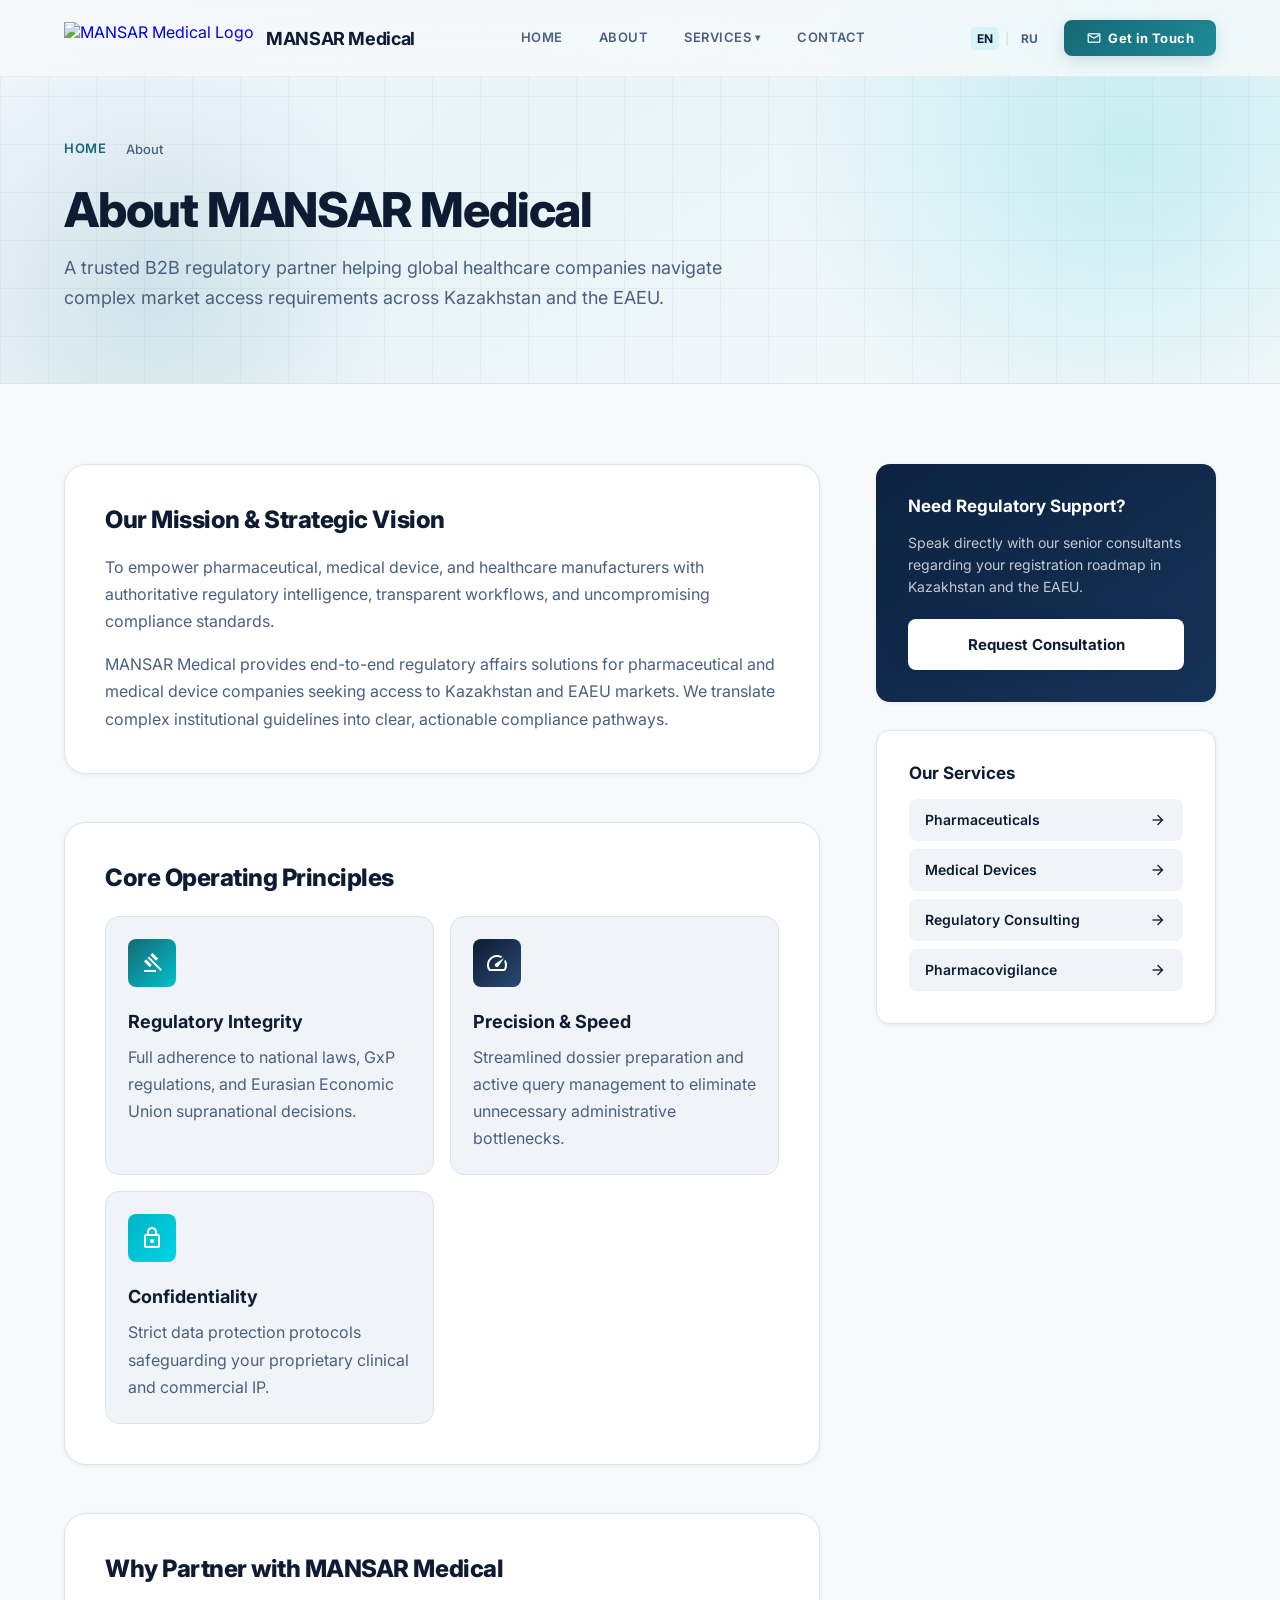
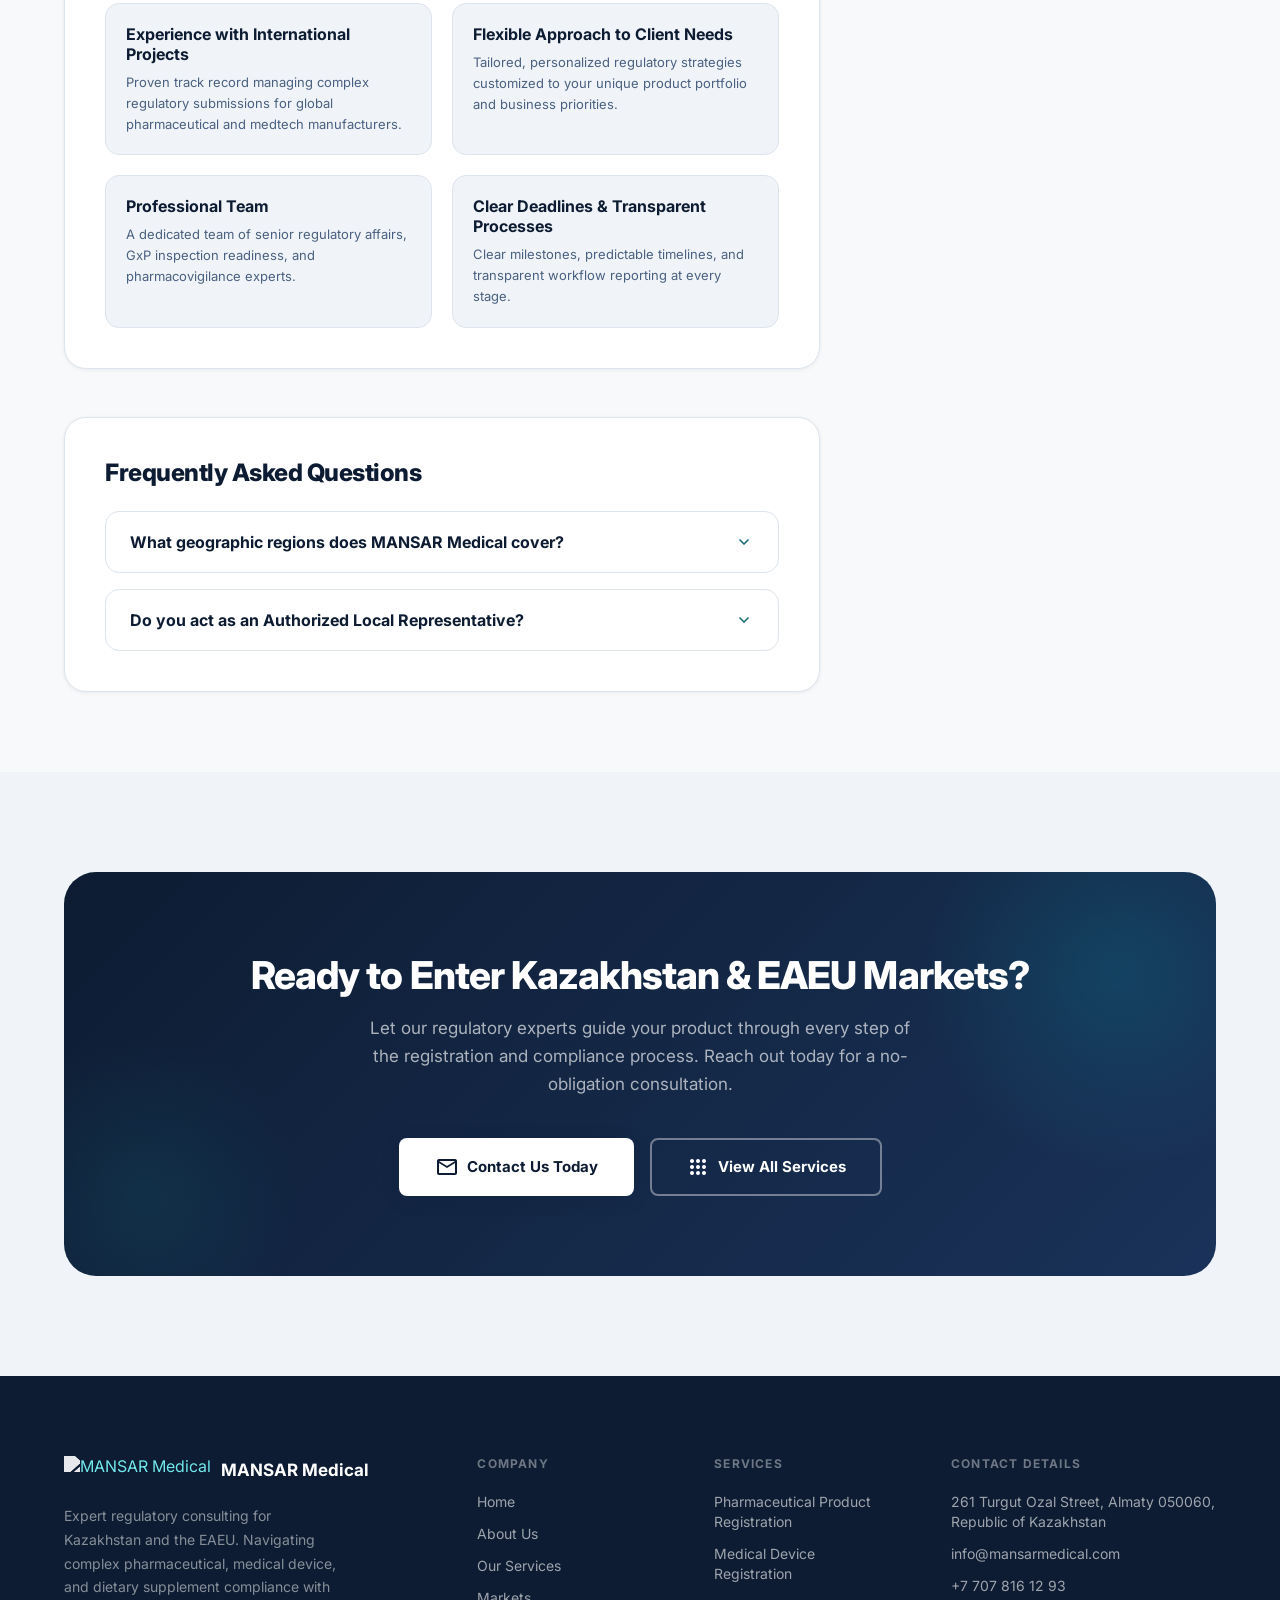
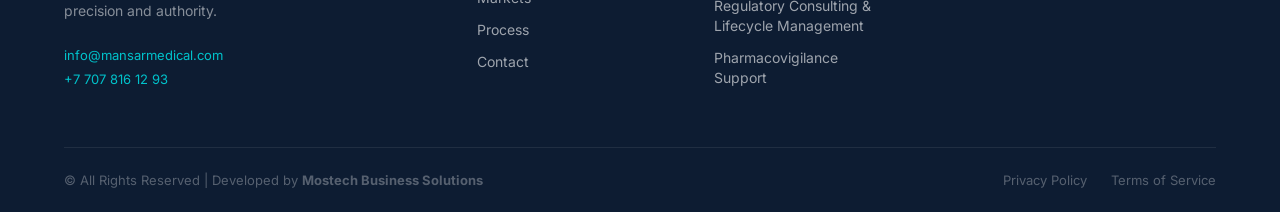
==== commit 30accb73: "add internationalization support and update site footer credits across all pages" ====
--- a/about.html
+++ b/about.html
@@ -66,7 +66,7 @@
           <span class="material-symbols-outlined" style="font-size:16px">mail</span>
           <span data-i18n="navigation.getInTouch">Get in Touch</span>
         </a>
-        <button id="mobile-menu-toggle" class="mobile-menu-toggle" aria-label="Open menu" aria-expanded="false" aria-controls="mobile-nav">
+        <button id="mobile-menu-toggle" type="button" class="mobile-menu-toggle" aria-label="Open menu" aria-expanded="false" aria-controls="mobile-nav">
           <span></span><span></span><span></span>
         </button>
       </div>
@@ -297,7 +297,7 @@
         </div>
       </div>
       <div class="footer-bottom">
-        <span data-i18n="footer.copyright">© 2024 Mansar Medical LLP. All rights reserved.</span>
+        <span data-i18n-html="footer.copyright">© All Rights Reserved | Developed by <a href="https://mostech.ae/" target="_blank" rel="noopener noreferrer"><strong>Mostech Business Solutions</strong></a></span>
         <div class="footer-legal">
           <a href="privacy.html" data-i18n="footer.privacy">Privacy Policy</a>
           <a href="terms.html" data-i18n="footer.terms">Terms of Service</a>
--- a/assets/css/style.css
+++ b/assets/css/style.css
@@ -85,13 +85,14 @@
 }
 
 /* ─── TYPOGRAPHY ────────────────────────────────────────────── */
+/* ─── TYPOGRAPHY ────────────────────────────────────────────── */
 h1 {
-    font-size: clamp(36px, 5vw, 58px);
+    font-size: clamp(32px, 4.2vw, 54px);
     font-weight: 800;
-    line-height: 1.08;
-    letter-spacing: -0.03em;
+    line-height: 1.15;
+    letter-spacing: -0.02em;
     color: var(--c-primary);
-    margin-bottom: 24px;
+    margin-bottom: 20px;
 }
 
 h1 em {
@@ -144,10 +145,13 @@
     position: relative;
     min-height: 100vh;
     display: flex;
-    align-items: center;
+    flex-direction: column;
+    justify-content: center;
     background: linear-gradient(145deg, #f0f5fb 0%, #e8f4f8 40%, #f8f9fa 100%);
     overflow: hidden;
-    padding-top: 76px;
+    padding-top: 116px; /* Generous gap below 76px fixed header */
+    padding-bottom: 70px;
+    box-sizing: border-box;
 }
 
 .hero-blob-1 {
@@ -199,9 +203,10 @@
     padding: 0 64px;
     width: 100%;
     display: grid;
-    grid-template-columns: 1fr 480px;
-    gap: 60px;
-    align-items: center;
+    grid-template-columns: 1fr 460px;
+    gap: 56px;
+    align-items: center;
+    box-sizing: border-box;
 }
 
 .hero-badge {
@@ -215,9 +220,11 @@
     color: var(--c-secondary);
     font-size: 12px;
     font-weight: 700;
-    letter-spacing: 0.08em;
+    letter-spacing: 0.06em;
     text-transform: uppercase;
-    margin-bottom: 28px;
+    margin-bottom: 24px;
+    max-width: 100%;
+    box-sizing: border-box;
 }
 
 .hero-badge .material-symbols-outlined {
@@ -225,11 +232,11 @@
 }
 
 .hero-desc {
-    font-size: 18px;
-    line-height: 1.7;
+    font-size: 17px;
+    line-height: 1.65;
     color: var(--c-text-muted);
     max-width: 580px;
-    margin-bottom: 40px;
+    margin-bottom: 36px;
 }
 
 .hero-actions {
@@ -237,7 +244,7 @@
     align-items: center;
     flex-wrap: wrap;
     gap: 16px;
-    margin-bottom: 56px;
+    margin-bottom: 44px;
 }
 
 .hero-stats {
@@ -251,27 +258,30 @@
 
 .hero-stat {
     background: var(--c-surface-card);
-    padding: 20px 16px;
+    padding: 18px 12px;
     text-align: center;
 }
 
 .hero-stat .stat-num {
-    font-size: 30px;
+    font-size: 28px;
     font-weight: 800;
     color: var(--c-primary);
     letter-spacing: -0.03em;
+    line-height: 1.1;
 }
 
 .hero-stat .stat-label {
     font-size: 12px;
-    color: var(--c-text-light);
-    font-weight: 500;
+    color: var(--c-text-muted);
+    font-weight: 600;
     margin-top: 4px;
+    line-height: 1.35;
 }
 
 /* Hero right visual */
 .hero-visual {
     position: relative;
+    width: 100%;
 }
 
 .hero-img-main {
@@ -281,7 +291,7 @@
     object-fit: cover;
     display: block;
     box-shadow: var(--shadow-xl);
-    transform: rotate(2deg);
+    transform: rotate(1.5deg);
     transition: transform 0.6s cubic-bezier(0.4, 0, 0.2, 1);
 }
 
@@ -291,8 +301,8 @@
 
 .hero-float-card {
     position: absolute;
-    bottom: -24px;
-    left: -32px;
+    bottom: -20px;
+    left: -28px;
     background: var(--c-surface-card);
     border-radius: var(--radius-md);
     padding: 16px 20px;
@@ -300,6 +310,10 @@
     display: flex;
     align-items: center;
     gap: 14px;
+    border: 1px solid var(--c-border);
+    transform: rotate(-1.5deg);
+    animation: floatY 4s ease-in-out infinite;
+}
     transform: rotate(-2deg);
     animation: floatY 4s ease-in-out infinite;
 }
@@ -683,12 +697,20 @@
     background: var(--c-accent);
 }
 
+#market .market-content .section-title {
+    color: #fff;
+}
+
+#market .market-content .section-subtitle {
+    color: rgba(255, 255, 255, 0.7);
+}
+
 .market-content .section-title {
-    color: #fff;
+    color: var(--c-primary);
 }
 
 .market-content .section-subtitle {
-    color: rgba(255, 255, 255, 0.6);
+    color: var(--c-text-muted);
 }
 
 .market-visual {
--- a/assets/css/components.css
+++ b/assets/css/components.css
@@ -220,6 +220,11 @@
     border-radius: var(--radius-sm);
     transition: background var(--transition);
     z-index: 110;
+    position: relative;
+}
+
+.mobile-menu-toggle * {
+    pointer-events: none;
 }
 
 .mobile-menu-toggle:hover {
@@ -249,23 +254,25 @@
 
 /* ─── MOBILE MENU OVERLAY ───────────────────────────────────── */
 .mobile-menu-overlay {
-    display: none;
     position: fixed;
     inset: 0;
     background: rgba(13, 28, 50, 0.5);
     backdrop-filter: blur(4px);
     z-index: 98;
     opacity: 0;
-    transition: opacity var(--transition);
+    visibility: hidden;
+    pointer-events: none;
+    transition: opacity var(--transition), visibility var(--transition);
 }
 
 .mobile-menu-overlay.active {
     opacity: 1;
+    visibility: visible;
+    pointer-events: auto;
 }
 
 /* ─── MOBILE NAVIGATION PANEL ───────────────────────────────── */
 .mobile-nav {
-    display: none;
     position: fixed;
     top: 0;
     right: -320px;
@@ -276,12 +283,14 @@
     z-index: 99;
     padding: 100px 32px 40px;
     box-shadow: var(--shadow-xl);
-    transition: right var(--transition);
+    transition: right var(--transition), visibility var(--transition);
     overflow-y: auto;
+    visibility: hidden;
 }
 
 .mobile-nav.active {
     right: 0;
+    visibility: visible;
 }
 
 .mobile-nav a {
@@ -703,13 +712,15 @@
     align-items: flex-start;
     padding: 18px 20px;
     border-radius: var(--radius-md);
-    background: rgba(255, 255, 255, 0.05);
-    border: 1px solid rgba(255, 255, 255, 0.08);
-    transition: background var(--transition), transform var(--transition);
+    background: var(--c-surface-card);
+    border: 1px solid var(--c-border);
+    box-shadow: var(--shadow-sm);
+    transition: background var(--transition), transform var(--transition), border-color var(--transition);
 }
 
 .market-point:hover {
-    background: rgba(0, 194, 203, 0.08);
+    background: var(--c-surface-low);
+    border-color: var(--c-accent);
     transform: translateX(6px);
 }
 
@@ -730,16 +741,35 @@
 }
 
 .market-point h4 {
-    font-size: 14px;
-    font-weight: 700;
-    color: #fff;
+    font-size: 15px;
+    font-weight: 700;
+    color: var(--c-primary);
     margin-bottom: 4px;
 }
 
 .market-point p {
     font-size: 13px;
-    color: rgba(255, 255, 255, 0.55);
+    color: var(--c-text-muted);
     line-height: 1.55;
+}
+
+/* Dark section specific overrides for #market */
+#market .market-point {
+    background: rgba(255, 255, 255, 0.05);
+    border-color: rgba(255, 255, 255, 0.08);
+    box-shadow: none;
+}
+
+#market .market-point:hover {
+    background: rgba(0, 194, 203, 0.08);
+}
+
+#market .market-point h4 {
+    color: #fff;
+}
+
+#market .market-point p {
+    color: rgba(255, 255, 255, 0.7);
 }
 
 /* ─── CONTACT SECTION ───────────────────────────────────────── */
--- a/assets/css/responsive.css
+++ b/assets/css/responsive.css
@@ -11,14 +11,20 @@
 
 /* ─── MAX 1100px — Hero & Container Adjustments ──────────────── */
 @media (max-width: 1100px) {
+    #hero {
+        padding-top: 100px;
+        padding-bottom: 60px;
+        min-height: auto;
+    }
+
     .hero-inner {
         grid-template-columns: 1fr;
-        padding: 60px 20px 40px;
-        gap: 40px;
+        padding: 0 32px;
+        gap: 44px;
     }
 
     .hero-visual {
-        max-width: 480px;
+        max-width: 460px;
         width: 100%;
         margin: 0 auto;
     }
@@ -273,7 +279,8 @@
     }
 
     #hero {
-        padding-top: 64px;
+        padding-top: 84px;
+        padding-bottom: 40px;
     }
 
     .container {
@@ -281,7 +288,7 @@
     }
 
     .hero-inner {
-        padding: 36px 14px 24px;
+        padding: 0 14px;
     }
 
     h1 {
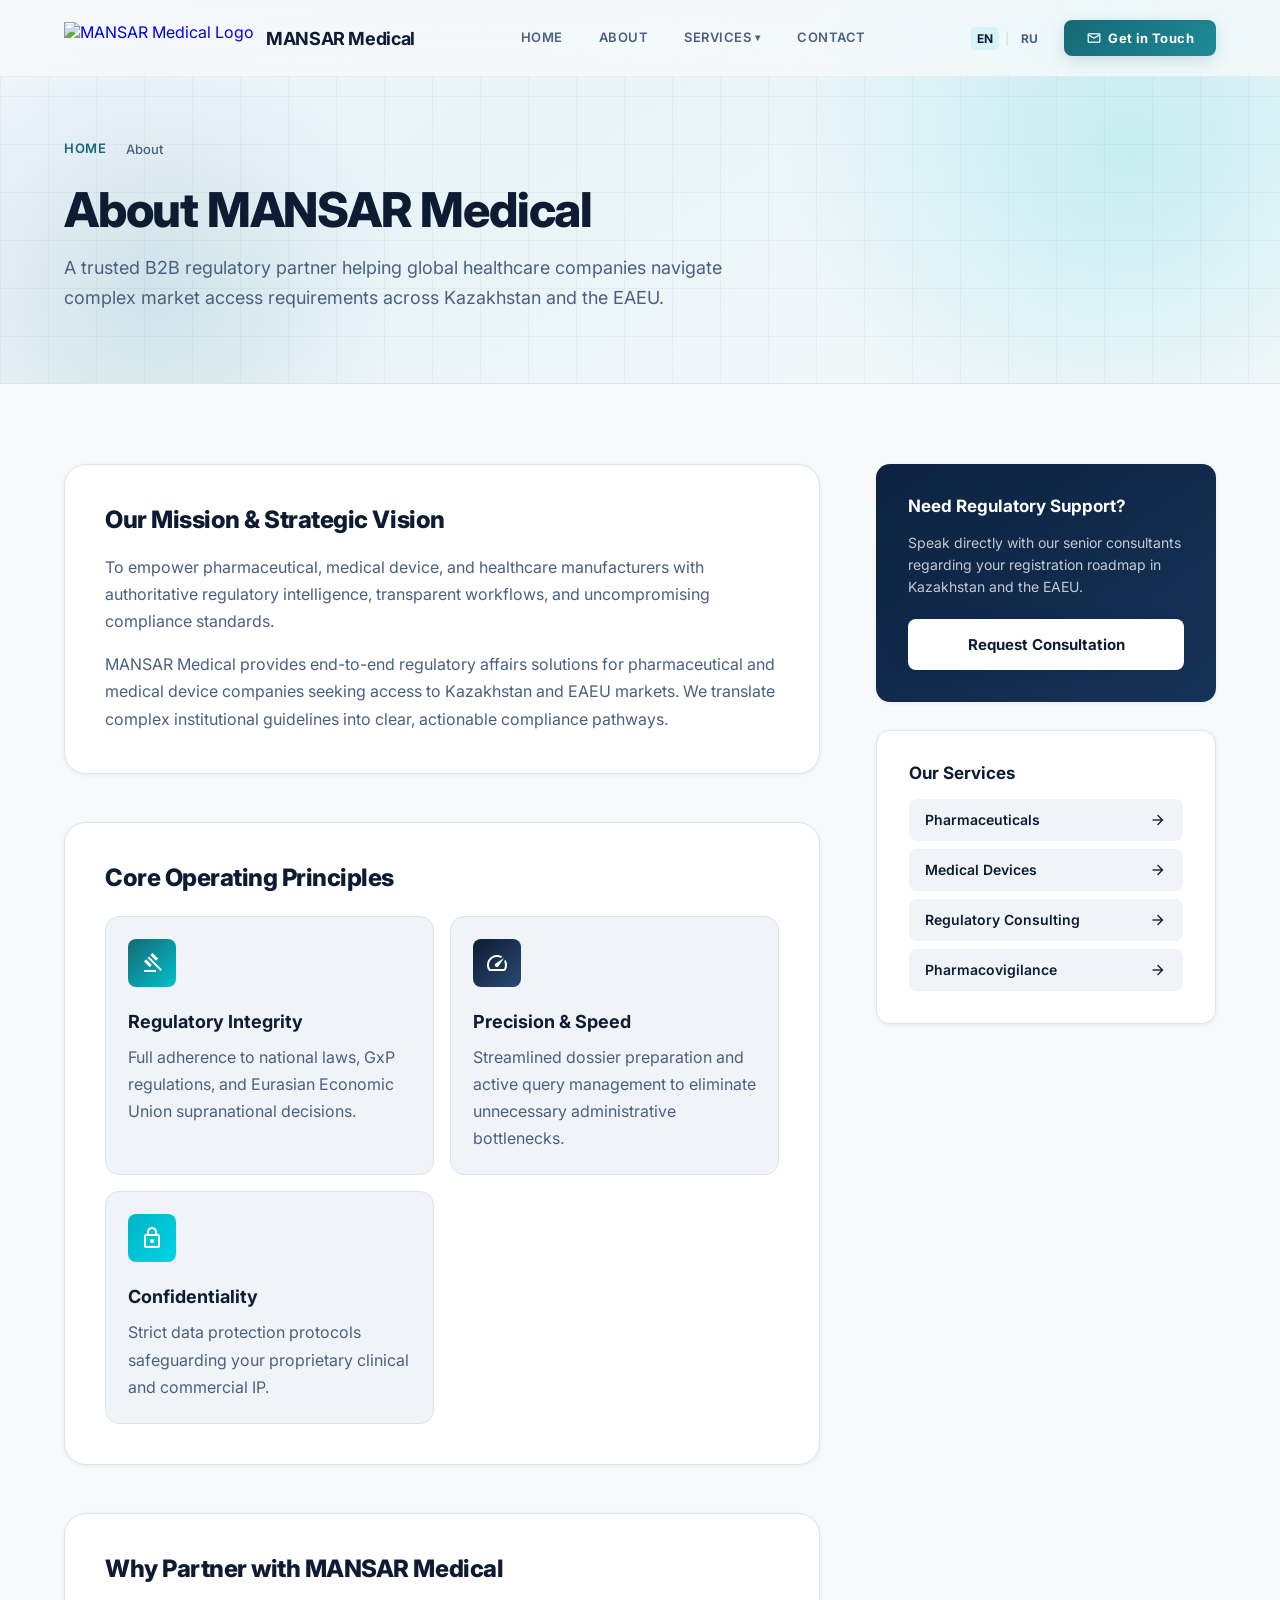
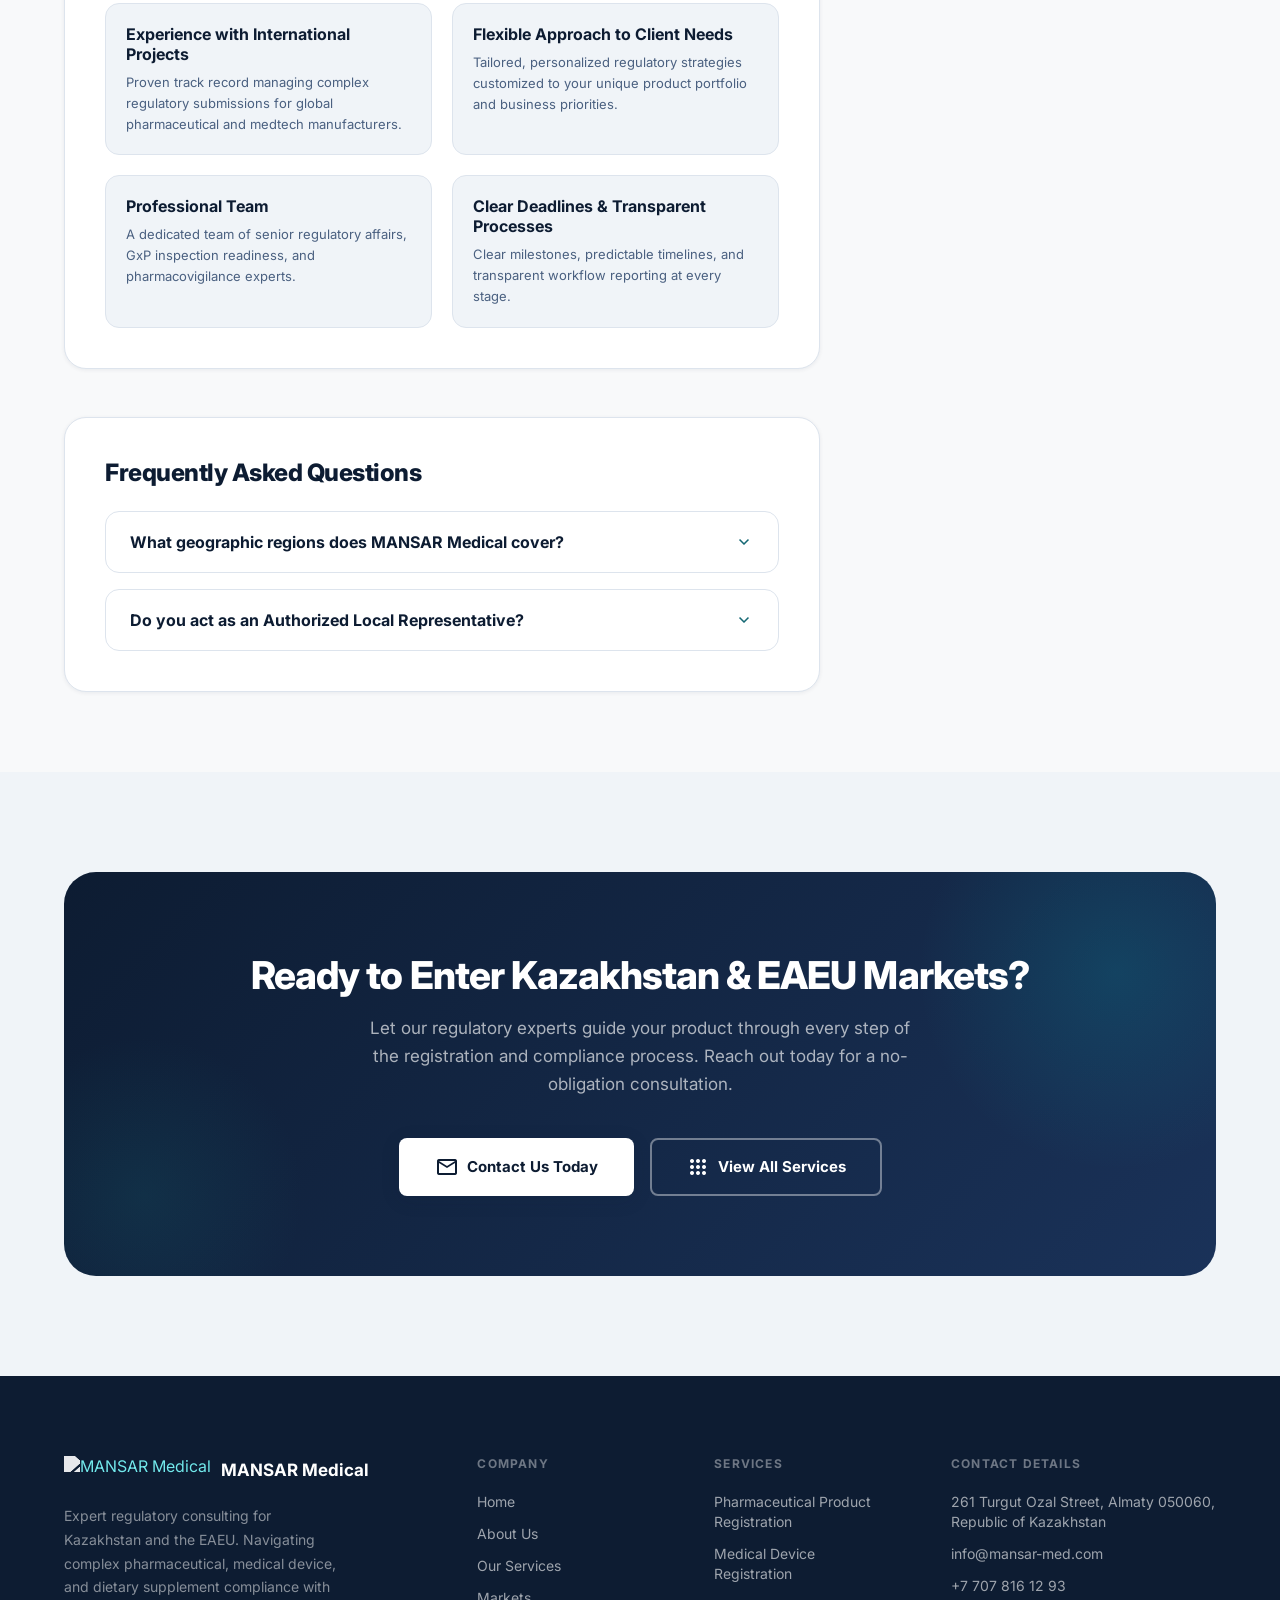
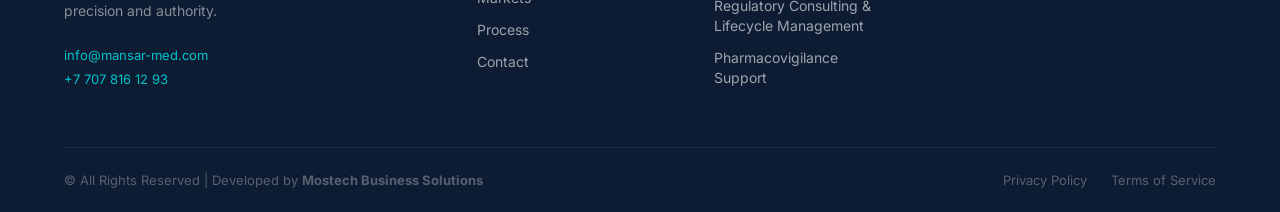
==== commit 130c2ab4: "update contact email, migrate to new Formspree endpoint, and implement client-side form validation l" ====
--- a/about.html
+++ b/about.html
@@ -237,7 +237,7 @@
           <h2 id="cta-title" data-i18n="cta.title">Ready to Enter Kazakhstan &amp; EAEU Markets?</h2>
           <p data-i18n="cta.subtitle">Let our regulatory experts guide your product through every step of the registration and compliance process. Reach out today for a no-obligation consultation.</p>
           <div class="cta-btns">
-            <a href="mailto:info@mansarmedical.com" class="btn-cta-white">
+            <a href="mailto:info@mansar-med.com" class="btn-cta-white">
               <span class="material-symbols-outlined">mail</span>
               <span data-i18n="cta.btnPrimary">Contact Us Today</span>
             </a>
@@ -263,7 +263,7 @@
           </div>
           <p class="footer-desc" data-i18n="footer.description">Expert regulatory consulting for Kazakhstan and the EAEU. Navigating complex pharmaceutical and medical device compliance with precision and authority.</p>
           <div class="footer-contact">
-            <a href="mailto:info@mansarmedical.com">info@mansarmedical.com</a>
+            <a href="mailto:info@mansar-med.com">info@mansar-med.com</a>
             <a href="tel:+77078161293">+7 707 816 12 93</a>
           </div>
         </div>
@@ -291,7 +291,7 @@
           <h5 data-i18n="footer.colContact">Contact Details</h5>
           <ul>
             <li><a href="contact.html" data-i18n="contact.detailLocationValue">261 Turgut Ozal Street, Almaty 050060, Republic of Kazakhstan</a></li>
-            <li><a href="mailto:info@mansarmedical.com">info@mansarmedical.com</a></li>
+            <li><a href="mailto:info@mansar-med.com">info@mansar-med.com</a></li>
             <li><a href="tel:+77078161293">+7 707 816 12 93</a></li>
           </ul>
         </div>
--- a/assets/css/components.css
+++ b/assets/css/components.css
@@ -851,29 +851,31 @@
 }
 
 .consultation-form h3 {
-    font-size: 22px;
-    font-weight: 700;
-    color: var(--c-primary);
-    margin-bottom: 8px;
-}
-
-.consultation-form > p {
-    font-size: 14px;
-    color: var(--c-text-muted);
-    margin-bottom: 32px;
-    line-height: 1.6;
+    font-size: 24px;
+    font-weight: 700;
+    color: var(--c-primary);
+    margin-bottom: 10px;
+    letter-spacing: -0.01em;
+}
+
+.consultation-form > p,
+.consultation-form .form-content > p {
+    font-size: 14.5px;
+    color: var(--c-text-muted);
+    margin-bottom: 30px;
+    line-height: 1.55;
 }
 
 .form-grid {
     display: grid;
     grid-template-columns: 1fr 1fr;
-    gap: 20px;
+    gap: 24px 20px;
 }
 
 .form-group {
     display: flex;
     flex-direction: column;
-    gap: 6px;
+    gap: 8px;
 }
 
 .form-group.full-width {
@@ -881,14 +883,15 @@
 }
 
 .form-group label {
-    font-size: 13px;
+    font-size: 13.5px;
     font-weight: 600;
-    color: var(--c-text);
+    color: var(--c-primary);
+    letter-spacing: 0.01em;
 }
 
 .form-group input,
 .form-group textarea {
-    padding: 14px 18px;
+    padding: 13px 16px;
     border: 1px solid var(--c-border);
     border-radius: var(--radius-sm);
     font-size: 14px;
@@ -921,6 +924,7 @@
     font-size: 12px;
     color: #e74c3c;
     display: none;
+    margin-top: 2px;
 }
 
 .form-group .error-message.visible {
@@ -929,11 +933,11 @@
 
 .form-group textarea {
     resize: vertical;
-    min-height: 120px;
+    min-height: 130px;
 }
 
 .form-submit {
-    margin-top: 24px;
+    margin-top: 28px;
 }
 
 .form-submit .btn-primary {
